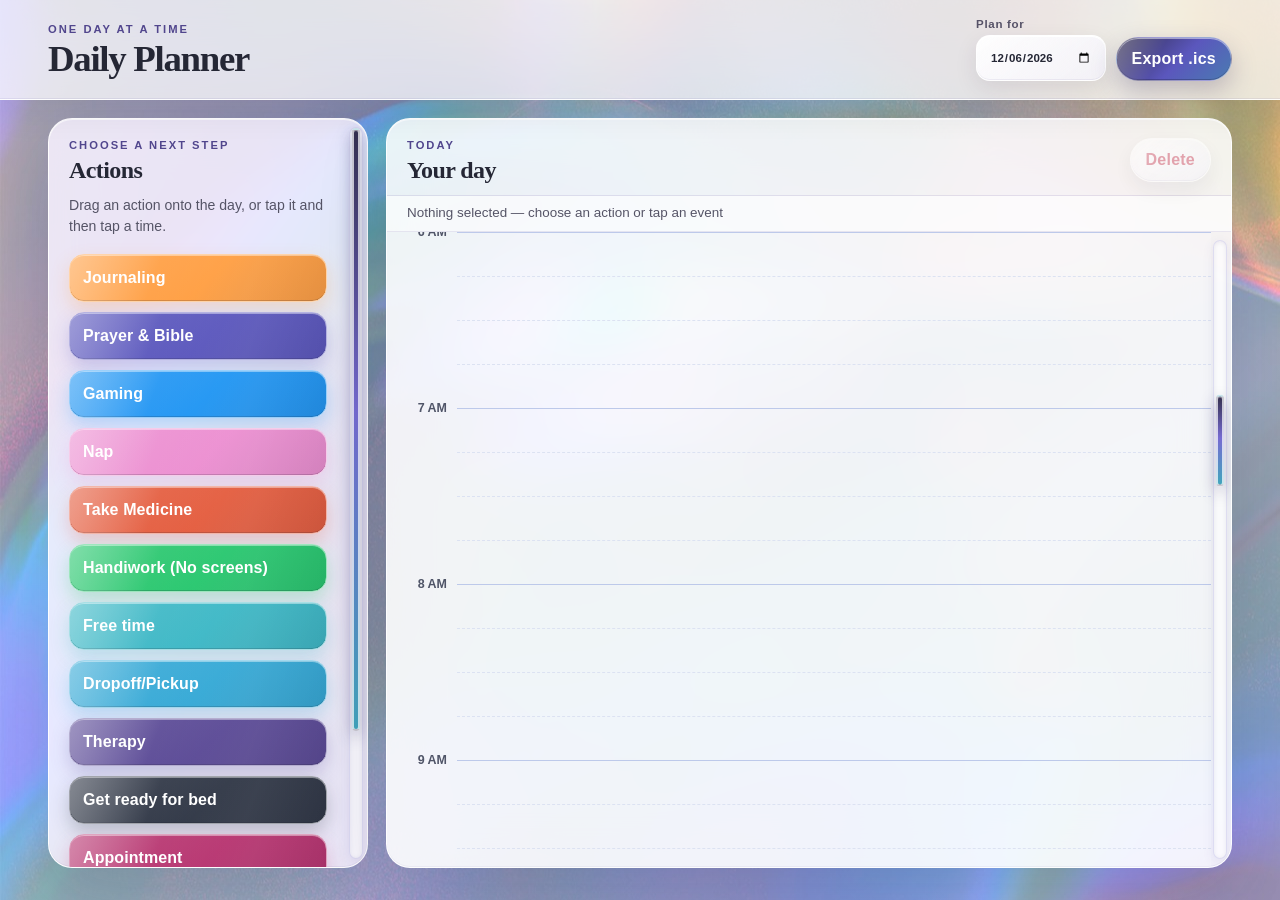
==== index.html @ c5861449 "Add luxe styling and custom action deletion" ====
<!doctype html>
<html lang="en">
  <head>
    <meta charset="utf-8">
    <meta name="viewport" content="width=device-width, initial-scale=1, viewport-fit=cover">
    <meta name="theme-color" content="#5b57bd">
    <meta name="apple-mobile-web-app-capable" content="yes">
    <meta name="apple-mobile-web-app-status-bar-style" content="default">
    <meta name="apple-mobile-web-app-title" content="Day Planner">
    <meta name="description" content="A calm, flexible daily planner with 15-minute scheduling.">
    <link rel="manifest" href="./manifest.json">
    <link rel="apple-touch-icon" href="./icons/icon-192.png">
    <link rel="stylesheet" href="./styles.css?v=5">
    <title>Daily Planner</title>
  </head>
  <body>
    <a class="skip-link" href="#schedule">Skip to schedule</a>
    <div class="app-shell">
      <header class="topbar">
        <div>
          <p class="eyebrow">One day at a time</p>
          <h1>Daily Planner</h1>
        </div>
        <div class="topbar-actions">
          <label class="date-control" for="planner-date">
            <span>Plan for</span>
            <input id="planner-date" name="planner-date" type="date" aria-describedby="date-help">
          </label>
          <span id="date-help" class="sr-only">Past dates are unavailable.</span>
          <button class="button button-primary" id="export-button" type="button">Export .ics</button>
        </div>
      </header>

      <main class="planner-layout">
        <aside class="palette-panel" id="palette-panel" aria-labelledby="actions-title">
          <div class="palette-content" id="palette-content">
            <div class="panel-heading">
              <div>
                <p class="eyebrow">Choose a next step</p>
                <h2 id="actions-title">Actions</h2>
              </div>
              <button class="icon-button mobile-only" id="close-palette" type="button" aria-label="Close actions">×</button>
            </div>
            <p class="helper">Drag an action onto the day, or tap it and then tap a time.</p>
            <div class="palette" id="palette"></div>
          </div>
          <div class="visible-scrollbar palette-scrollbar" id="palette-scrollbar" role="scrollbar" aria-label="Scroll actions" aria-controls="palette-content" aria-orientation="vertical" aria-valuemin="0" aria-valuemax="100" aria-valuenow="0" tabindex="0">
            <div class="visible-scrollbar-thumb"></div>
          </div>
        </aside>

        <section class="schedule-panel" id="schedule" aria-labelledby="schedule-title">
          <div class="schedule-toolbar">
            <div>
              <p class="eyebrow" id="friendly-date">Today</p>
              <h2 id="schedule-title">Your day</h2>
            </div>
            <div class="schedule-actions">
              <button class="button mobile-only" id="open-palette" type="button">＋ Add action</button>
              <button class="button button-danger" id="trash-button" type="button" aria-label="Delete selected event" disabled>Delete</button>
            </div>
          </div>
          <div class="selection-hint" id="selection-hint" role="status" aria-live="polite">Nothing selected</div>
          <div class="timeline-scroller">
            <div class="timeline-wrap" id="timeline-wrap">
              <div class="timeline" id="timeline" role="grid" aria-label="24-hour schedule in 15-minute increments"></div>
            </div>
            <div class="visible-scrollbar timeline-scrollbar" id="timeline-scrollbar" role="scrollbar" aria-label="Scroll the daily schedule" aria-controls="timeline-wrap" aria-orientation="vertical" aria-valuemin="0" aria-valuemax="100" aria-valuenow="0" tabindex="0">
              <div class="visible-scrollbar-thumb"></div>
            </div>
          </div>
        </section>
      </main>
    </div>

    <dialog class="custom-action-dialog" id="custom-action-dialog" aria-labelledby="custom-action-title">
      <form class="custom-action-form" id="custom-action-form">
        <div class="dialog-heading">
          <div>
            <p class="eyebrow">Make it yours</p>
            <h2 id="custom-action-title">Custom action</h2>
          </div>
          <button class="icon-button" id="close-custom-action" type="button" aria-label="Close custom action editor">×</button>
        </div>
        <p class="helper">Name the task and choose the color you want to see on your schedule.</p>
        <label class="field-label" for="custom-action-name">
          <span>Task name</span>
          <input id="custom-action-name" name="custom-action-name" type="text" maxlength="60" autocomplete="off" required placeholder="Example: Call Mom">
        </label>
        <label class="field-label color-field" for="custom-action-color">
          <span>Task color</span>
          <input id="custom-action-color" name="custom-action-color" type="color" value="#7c6ce7">
        </label>
        <div class="custom-action-preview" id="custom-action-preview" aria-live="polite">Your custom action</div>
        <div class="dialog-actions">
          <button class="button button-danger delete-custom-action" id="delete-custom-action" type="button" hidden>Delete action</button>
          <button class="button" id="cancel-custom-action" type="button">Cancel</button>
          <button class="button button-primary" type="submit">Save action</button>
        </div>
      </form>
    </dialog>

    <div class="toast" id="toast" role="status" aria-live="polite" hidden>
      <span id="toast-message">Event deleted.</span>
      <button id="undo-button" type="button">Undo</button>
    </div>
    <div class="live-region sr-only" id="live-region" aria-live="assertive"></div>
    <script type="module" src="./js/app.js?v=8"></script>
  </body>
</html>
---- styles.css ----
:root {
  color-scheme: light;
  --ink: #252735;
  --muted: #65697a;
  --line: #dce2f2;
  --line-strong: #bdc9ea;
  --surface: rgba(255, 255, 255, .86);
  --canvas: #eef1fb;
  --palette-bg: rgba(248, 243, 255, .86);
  --primary: #5b57bd;
  --primary-dark: #47439f;
  --danger: #c73c56;
  --body-font: "Avenir Next", Avenir, "SF Pro Display", "Segoe UI", sans-serif;
  --display-font: "Bodoni 72", Didot, "Iowan Old Style", Georgia, serif;
  --slot-height: 44px;
  --time-width: 70px;
  --radius: 24px;
  font-family: var(--body-font);
}

* { box-sizing: border-box; }

html { background: var(--canvas); }

body {
  margin: 0;
  min-width: 320px;
  min-height: 100dvh;
  overflow: hidden;
  background-image:
    linear-gradient(rgba(248, 250, 255, .10), rgba(248, 250, 255, .10)),
    url("./assets/iridescent-background.jpg");
  background-position: center, center;
  background-repeat: no-repeat;
  background-size: cover;
  background-attachment: fixed;
  color: var(--ink);
  -webkit-tap-highlight-color: transparent;
}

button, input { font: inherit; }
button { touch-action: manipulation; }

.skip-link {
  position: fixed;
  top: 8px;
  left: 8px;
  z-index: 100;
  padding: 10px 14px;
  background: #111827;
  color: white;
  border-radius: 10px;
  transform: translateY(-150%);
}
.skip-link:focus { transform: translateY(0); }

.app-shell { height: 100dvh; position: relative; display: flex; flex-direction: column; overflow: hidden; }

.topbar {
  flex: 0 0 auto;
  min-height: 88px;
  display: flex;
  align-items: center;
  justify-content: space-between;
  gap: 24px;
  padding: 18px clamp(18px, 4vw, 48px);
  background: rgba(255,255,255,.72);
  border-bottom: 1px solid rgba(255, 255, 255, .88);
  position: sticky;
  top: 0;
  z-index: 30;
  box-shadow: 0 10px 36px rgba(25, 24, 48, .08), inset 0 -1px rgba(104, 91, 170, .10);
  backdrop-filter: blur(24px) saturate(122%);
}

h1, h2, p { margin: 0; }
h1, h2 { font-family: var(--display-font); font-weight: 600; }
h1 { font-size: clamp(1.75rem, 3vw, 2.3rem); letter-spacing: -.035em; line-height: .95; }
h2 { font-size: 1.5rem; letter-spacing: -.025em; line-height: 1; }
.eyebrow { color: #51468d; font-size: .7rem; font-weight: 800; letter-spacing: .18em; text-transform: uppercase; margin-bottom: 7px; }

.topbar-actions, .schedule-actions { display: flex; align-items: end; gap: 10px; }
.date-control { display: grid; gap: 5px; color: #565267; font-size: .72rem; font-weight: 800; letter-spacing: .06em; }
.date-control input { min-height: 46px; border: 1px solid rgba(255,255,255,.90); border-radius: 14px; padding: 8px 13px; background: linear-gradient(145deg, rgba(255,255,255,.96), rgba(245,244,253,.76)); color: var(--ink); box-shadow: 0 8px 22px rgba(35,33,67,.10), inset 0 1px white, inset 0 -1px rgba(81,70,141,.08); }

.button, .icon-button {
  position: relative;
  overflow: hidden;
  min-height: 44px;
  border: 1px solid rgba(255,255,255,.90);
  border-radius: 999px;
  padding: 10px 15px;
  background: linear-gradient(145deg, rgba(255,255,255,.96), rgba(241,239,251,.74));
  color: var(--ink);
  font-weight: 800;
  letter-spacing: .015em;
  box-shadow: 0 8px 22px rgba(35,33,67,.12), inset 0 1px white, inset 0 -1px rgba(81,70,141,.10);
  backdrop-filter: blur(14px) saturate(120%);
  cursor: pointer;
  transition: transform .18s ease, box-shadow .18s ease, border-color .18s ease;
}
.button::after, .icon-button::after { content: ""; position: absolute; pointer-events: none; inset: 0; border-radius: inherit; background: linear-gradient(115deg, rgba(255,255,255,.34), transparent 38%); }
.button:hover, .icon-button:hover { border-color: rgba(110,95,190,.48); transform: translateY(-1px); box-shadow: 0 11px 26px rgba(35,33,67,.16), inset 0 1px white; }
.button:focus-visible, .icon-button:focus-visible, input:focus-visible { outline: 3px solid rgba(91,87,189,.3); outline-offset: 2px; }
.button-primary { color: white; background: linear-gradient(135deg, #302b4b 0%, #5b57bd 55%, #428bac 120%); border-color: rgba(255,255,255,.42); box-shadow: 0 10px 26px rgba(47,40,101,.27), inset 0 1px rgba(255,255,255,.48), inset 0 -1px rgba(21,20,44,.28); }
.button-primary:hover { background: linear-gradient(135deg, #29253f 0%, #514cad 55%, #347f9f 120%); }
.button-danger { color: var(--danger); }
.button-danger:disabled { opacity: .45; cursor: not-allowed; }
.button-danger.drop-target { color: white; background: var(--danger); border-color: var(--danger); transform: scale(1.04); }
.icon-button { width: 44px; padding: 0; font-size: 1.55rem; }

.planner-layout {
  flex: 1 1 auto;
  min-height: 0;
  display: grid;
  grid-template-columns: minmax(255px, 320px) minmax(0, 1fr);
  gap: 18px;
  padding: 18px clamp(18px, 4vw, 48px) 32px;
  height: auto;
}

.palette-panel, .schedule-panel { min-height: 0; border: 1px solid rgba(255,255,255,.90); border-radius: var(--radius); box-shadow: 0 24px 70px rgba(32,31,61,.16), inset 0 1px rgba(255,255,255,.76), inset 0 -1px rgba(77,64,139,.08); backdrop-filter: blur(26px) saturate(114%); }
.palette-panel { position: relative; overflow: hidden; display: grid; grid-template-columns: minmax(0, 1fr) 20px; padding: 0; background: var(--palette-bg); }
.palette-content { min-height: 0; overflow-y: scroll; padding: 20px; scrollbar-width: none; overscroll-behavior: contain; }
.palette-content::-webkit-scrollbar { width: 0; }
.schedule-panel { overflow: hidden; display: flex; flex-direction: column; background: var(--surface); }
.panel-heading, .schedule-toolbar { display: flex; align-items: center; justify-content: space-between; gap: 14px; }
.schedule-toolbar { padding: 19px 20px 13px; border-bottom: 1px solid rgba(128,116,177,.17); }
.helper { color: #555466; font-size: .88rem; line-height: 1.5; margin: 13px 0 17px; }
.palette { display: grid; gap: 10px; }

.action-card {
  position: relative;
  overflow: hidden;
  min-height: 48px;
  display: flex;
  align-items: center;
  gap: 10px;
  width: 100%;
  border: 1px solid color-mix(in srgb, var(--category-color) 45%, white);
  border-radius: 15px;
  padding: 11px 13px;
  background: linear-gradient(135deg, color-mix(in srgb, var(--category-color) 84%, white) 0%, var(--category-color) 54%, color-mix(in srgb, var(--category-color) 88%, #1a1926) 100%);
  color: var(--category-text, white);
  font-weight: 800;
  text-align: left;
  cursor: grab;
  letter-spacing: .005em;
  box-shadow: 0 8px 18px color-mix(in srgb, var(--category-color) 25%, transparent), inset 0 1px rgba(255,255,255,.42), inset 0 -1px rgba(20,19,35,.18);
  user-select: none;
  -webkit-user-select: none;
  transition: transform .16s ease, box-shadow .16s ease;
}
.action-card::after { content: ""; position: absolute; pointer-events: none; inset: 0; border-radius: inherit; background: linear-gradient(110deg, rgba(255,255,255,.30), transparent 34%, rgba(255,255,255,.06) 70%, transparent); }
.action-card:hover { transform: translateY(-1px); box-shadow: 0 11px 24px color-mix(in srgb, var(--category-color) 30%, transparent), inset 0 1px rgba(255,255,255,.48); }
.action-card:active { cursor: grabbing; }
.action-card[aria-pressed="true"] { outline: 4px solid rgba(37,39,53,.22); transform: translateX(4px); }

.custom-action-item { display: grid; grid-template-columns: minmax(0, 1fr) 48px; gap: 8px; align-items: stretch; }
.custom-action-item .action-card { min-width: 0; }
.custom-edit-button {
  min-width: 48px;
  border: 1px solid rgba(255,255,255,.88);
  border-radius: 15px;
  background: linear-gradient(145deg, rgba(255,255,255,.94), rgba(228,224,247,.72));
  color: var(--primary-dark);
  font-size: 1.15rem;
  font-weight: 900;
  cursor: pointer;
  box-shadow: 0 8px 18px rgba(45,40,86,.12), inset 0 1px white;
  backdrop-filter: blur(14px);
}
.custom-edit-button:focus-visible, .custom-edit-button:hover { outline: 3px solid rgba(91,87,189,.28); outline-offset: 1px; }
.custom-action-button {
  min-height: 50px;
  width: 100%;
  margin-top: 4px;
  border: 1px solid rgba(255,255,255,.84);
  border-radius: 15px;
  padding: 11px 14px;
  background: linear-gradient(120deg, rgba(251,218,239,.86), rgba(203,231,247,.88), rgba(222,208,249,.88));
  color: #302d43;
  font-weight: 850;
  text-align: left;
  cursor: pointer;
  letter-spacing: .01em;
  box-shadow: 0 10px 24px rgba(56,48,104,.13), inset 0 1px rgba(255,255,255,.88), inset 0 -1px rgba(92,74,158,.12);
}
.custom-action-button:hover, .custom-action-button:focus-visible { border-color: var(--primary); outline: 3px solid rgba(91,87,189,.22); outline-offset: 2px; }

.selection-hint { min-height: 36px; padding: 9px 20px; color: #555466; font-size: .84rem; background: rgba(255,255,255,.62); border-bottom: 1px solid rgba(128,116,177,.16); }
.timeline-scroller { min-height: 0; flex: 1; display: grid; grid-template-columns: minmax(0, 1fr) 20px; background: rgba(255,255,255,.06); }
.timeline-wrap { min-height: 0; overflow-x: auto; overflow-y: scroll; overscroll-behavior: contain; scroll-behavior: smooth; background: rgba(255,255,255,.18); scrollbar-width: none; }
.timeline-wrap::-webkit-scrollbar { width: 0; height: 0; }
.timeline { position: relative; min-width: 540px; height: calc(var(--slot-height) * 96); margin-bottom: 20px; }
.time-label { position: absolute; left: 0; width: var(--time-width); transform: translateY(-.58em); padding-right: 10px; color: #505568; font-size: .78rem; font-weight: 650; text-align: right; font-variant-numeric: tabular-nums; }
.slot { position: absolute; left: var(--time-width); right: 0; height: var(--slot-height); border-top: 1px dashed var(--line); background: transparent; }
.slot.hour { border-top: 1px solid var(--line-strong); }
.slot.drop-target { background: rgba(91,87,189,.09); box-shadow: inset 3px 0 var(--primary); }

.visible-scrollbar {
  position: relative;
  min-height: 80px;
  margin: 8px 4px 8px 2px;
  border: 1px solid rgba(91,87,189,.18);
  border-radius: 999px;
  background: rgba(255,255,255,.62);
  box-shadow: inset 0 1px 4px rgba(65,61,113,.10), 0 3px 12px rgba(73,68,130,.09);
  cursor: pointer;
  touch-action: none;
}
.visible-scrollbar:focus-visible { outline: 3px solid rgba(91,87,189,.30); outline-offset: 2px; }
.visible-scrollbar-thumb {
  position: absolute;
  top: 0;
  left: 2px;
  right: 2px;
  min-height: 48px;
  border: 2px solid rgba(255,255,255,.72);
  border-radius: 999px;
  background: linear-gradient(180deg, #35304f 0%, #766bd1 47%, #41a5bc 100%);
  box-shadow: 0 6px 15px rgba(48,42,102,.34), inset 0 1px rgba(255,255,255,.48);
  cursor: grab;
  transform: translateY(0);
}
.visible-scrollbar-thumb:active { cursor: grabbing; }
.visible-scrollbar.inactive { opacity: .38; cursor: default; }
.visible-scrollbar.inactive .visible-scrollbar-thumb { box-shadow: none; }
.palette-scrollbar { display: block; }

.scheduled-event {
  position: absolute;
  z-index: 10;
  left: calc(var(--time-width) + 6px);
  right: 10px;
  min-height: calc(var(--slot-height) - 3px);
  overflow: hidden;
  display: grid;
  align-content: start;
  gap: 2px;
  border: 1px solid color-mix(in srgb, var(--event-color) 42%, white);
  border-radius: 13px;
  padding: 7px 14px 13px 11px;
  background: linear-gradient(135deg, color-mix(in srgb, var(--event-color) 84%, white) 0%, var(--event-color) 55%, color-mix(in srgb, var(--event-color) 88%, #1a1926) 100%);
  color: var(--event-text, white);
  box-shadow: 0 9px 20px color-mix(in srgb, var(--event-color) 28%, transparent), inset 0 1px rgba(255,255,255,.40), inset 0 -1px rgba(20,19,35,.18);
  cursor: grab;
  user-select: none;
  -webkit-user-select: none;
  touch-action: none;
}
.scheduled-event:active { cursor: grabbing; }
.scheduled-event:focus-visible, .scheduled-event.selected { outline: 4px solid rgba(37,39,53,.24); outline-offset: 2px; z-index: 16; }
.scheduled-event.drag-source { opacity: .38; }
.scheduled-event.resizing { cursor: ns-resize; z-index: 18; }
.event-title { overflow: hidden; font-weight: 850; line-height: 1.15; text-overflow: ellipsis; white-space: nowrap; }
.event-time { overflow: hidden; font-size: .72rem; font-weight: 750; line-height: 1.15; opacity: .94; text-overflow: ellipsis; white-space: nowrap; }
.resize-handle {
  position: absolute;
  z-index: 3;
  left: 0;
  right: 0;
  bottom: 0;
  height: 13px;
  display: grid;
  place-items: center;
  background: rgba(255,255,255,.36);
  border-top: 1px solid rgba(255,255,255,.62);
  cursor: ns-resize;
  touch-action: none;
}
.resize-handle span { width: 34px; height: 3px; border-radius: 999px; background: rgba(255,255,255,.92); box-shadow: 0 1px 2px rgba(0,0,0,.13); }

.drag-ghost {
  position: fixed !important;
  z-index: 999 !important;
  top: 0 !important;
  left: 0 !important;
  right: auto !important;
  width: min(280px, calc(100vw - 36px)) !important;
  height: auto !important;
  min-height: 48px;
  pointer-events: none;
  opacity: .94;
  box-shadow: 0 14px 32px rgba(25,28,45,.26);
}
body.is-dragging { overscroll-behavior: none; }

.custom-action-dialog {
  width: min(430px, calc(100vw - 28px));
  max-width: none;
  margin: auto;
  border: 1px solid rgba(255,255,255,.82);
  border-radius: 26px;
  padding: 0;
  background: linear-gradient(145deg, rgba(255,255,255,.96), rgba(239,235,252,.91));
  color: var(--ink);
  box-shadow: 0 32px 90px rgba(30,27,61,.34), inset 0 1px white;
  backdrop-filter: blur(26px) saturate(120%);
}
.custom-action-dialog::backdrop { background: rgba(32,31,55,.38); backdrop-filter: blur(7px); }
.custom-action-form { display: grid; gap: 16px; padding: 22px; }
.dialog-heading { display: flex; align-items: center; justify-content: space-between; gap: 16px; }
.field-label { display: grid; gap: 7px; color: #504c62; font-size: .78rem; font-weight: 800; letter-spacing: .035em; }
.field-label input[type="text"] { min-height: 48px; width: 100%; border: 1px solid rgba(255,255,255,.92); border-radius: 14px; padding: 10px 13px; background: rgba(255,255,255,.82); color: var(--ink); box-shadow: 0 7px 18px rgba(39,35,77,.09), inset 0 1px white; }
.color-field { grid-template-columns: 1fr 64px; align-items: center; }
.color-field input[type="color"] { width: 64px; height: 48px; padding: 4px; border: 1px solid rgba(255,255,255,.92); border-radius: 14px; background: rgba(255,255,255,.88); box-shadow: 0 7px 18px rgba(39,35,77,.09); cursor: pointer; }
.custom-action-preview { min-height: 52px; display: flex; align-items: center; border: 1px solid rgba(255,255,255,.50); border-radius: 15px; padding: 12px 15px; background: #7c6ce7; color: white; font-weight: 850; box-shadow: 0 10px 22px rgba(62,56,117,.22), inset 0 1px rgba(255,255,255,.42); }
.dialog-actions { display: flex; flex-wrap: wrap; justify-content: flex-end; gap: 10px; margin-top: 2px; }
.delete-custom-action { margin-right: auto; }
.delete-custom-action[hidden] { display: none; }

.mobile-only { display: none; }
.toast { position: fixed; z-index: 80; left: 50%; bottom: calc(22px + env(safe-area-inset-bottom)); transform: translateX(-50%); display: flex; align-items: center; gap: 18px; min-width: min(340px, calc(100vw - 32px)); padding: 13px 16px; border-radius: 14px; background: #252735; color: white; box-shadow: 0 12px 32px rgba(0,0,0,.25); }
.toast[hidden] { display: none; }
.toast button { border: 0; background: transparent; color: #c8c6ff; font-weight: 850; cursor: pointer; }
.sr-only { position: absolute !important; width: 1px; height: 1px; padding: 0; margin: -1px; overflow: hidden; clip: rect(0,0,0,0); white-space: nowrap; border: 0; }

@media (max-width: 800px) {
  :root { --slot-height: 48px; --time-width: 62px; }
  .topbar { min-height: auto; position: static; align-items: flex-start; padding: 14px 16px; }
  .topbar > div:first-child { display: none; }
  .topbar-actions { width: 100%; align-items: end; }
  .date-control { flex: 1; }
  .date-control input { width: 100%; }
  .planner-layout { height: auto; display: block; padding: 0; }
  .schedule-panel { height: 100%; border: 0; border-radius: 0; background: rgba(255,255,255,.50); }
  .schedule-toolbar { position: relative; padding: 14px 16px 10px; }
  .selection-hint { padding-inline: 16px; }
  .mobile-only { display: inline-flex; align-items: center; justify-content: center; }
  .palette-panel { display: none; position: fixed; inset: 0; z-index: 70; grid-template-columns: minmax(0, 1fr) 22px; border: 0; border-radius: 0; padding: 0; background: rgba(248,243,255,.72); backdrop-filter: blur(28px) saturate(106%); }
  .palette-panel.open { display: grid; }
  .palette-content { padding: max(20px, env(safe-area-inset-top)) 12px calc(22px + env(safe-area-inset-bottom)) 18px; }
  .palette-scrollbar { z-index: 72; margin: max(10px, env(safe-area-inset-top)) 3px calc(10px + env(safe-area-inset-bottom)) 1px; }
  .timeline-scroller { grid-template-columns: minmax(0, 1fr) 20px; }
  .timeline-scrollbar { margin-right: 3px; }
  .timeline { min-width: 0; }
  .helper { max-width: 30rem; }
  .action-card { touch-action: none; }
  .scheduled-event { left: calc(var(--time-width) + 4px); right: 6px; padding-right: 9px; }
  .event-time { font-size: .68rem; }
  .custom-action-dialog { margin: auto; }
  .custom-action-form { padding: 20px; }
}

@media (prefers-reduced-motion: reduce) {
  *, *::before, *::after { scroll-behavior: auto !important; transition: none !important; animation: none !important; }
}
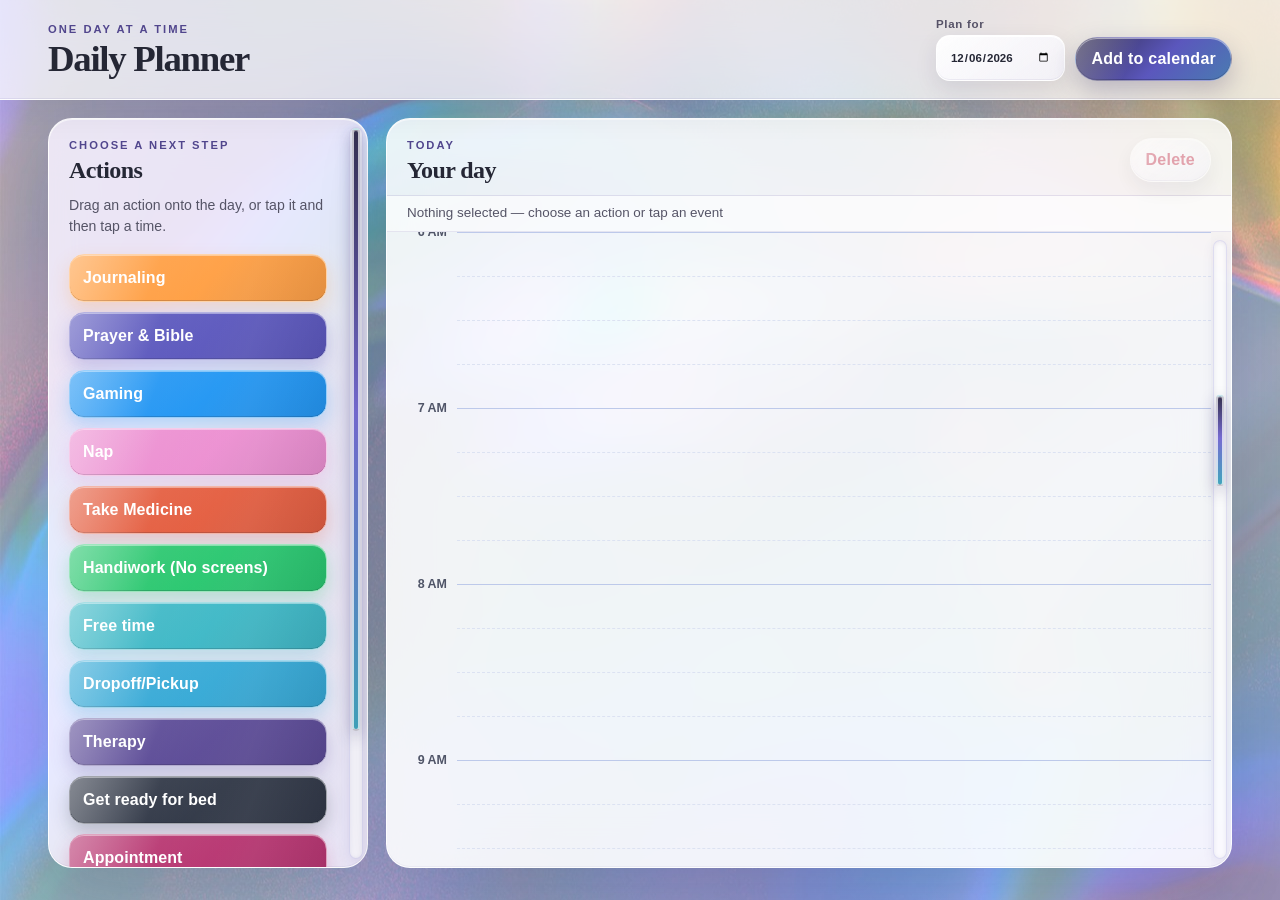
==== commit 2b5b97c3: "Add mobile Google Calendar handoff" ====
--- a/index.html
+++ b/index.html
@@ -10,7 +10,7 @@
     <meta name="description" content="A calm, flexible daily planner with 15-minute scheduling.">
     <link rel="manifest" href="./manifest.json">
     <link rel="apple-touch-icon" href="./icons/icon-192.png">
-    <link rel="stylesheet" href="./styles.css?v=5">
+    <link rel="stylesheet" href="./styles.css?v=6">
     <title>Daily Planner</title>
   </head>
   <body>
@@ -27,7 +27,7 @@
             <input id="planner-date" name="planner-date" type="date" aria-describedby="date-help">
           </label>
           <span id="date-help" class="sr-only">Past dates are unavailable.</span>
-          <button class="button button-primary" id="export-button" type="button">Export .ics</button>
+          <button class="button button-primary" id="export-button" type="button">Add to calendar</button>
         </div>
       </header>
 
@@ -100,11 +100,52 @@
       </form>
     </dialog>
 
+    <dialog class="calendar-dialog" id="calendar-dialog" aria-labelledby="calendar-dialog-title">
+      <div class="calendar-dialog-content">
+        <div class="dialog-heading">
+          <div>
+            <p class="eyebrow">Take your plan with you</p>
+            <h2 id="calendar-dialog-title">Add to calendar</h2>
+          </div>
+          <button class="icon-button" id="close-calendar-dialog" type="button" aria-label="Close calendar options">×</button>
+        </div>
+
+        <section class="calendar-option calendar-option-google" aria-labelledby="google-calendar-title">
+          <div class="calendar-option-heading">
+            <div class="calendar-mark" aria-hidden="true">G</div>
+            <div>
+              <p class="calendar-kicker">Best on iPhone + Android</p>
+              <h3 id="google-calendar-title">Google Calendar</h3>
+            </div>
+          </div>
+          <p class="helper">Tap <strong>Add</strong> for each item. Google Calendar opens with everything filled in—save it, then return here for the next one.</p>
+          <ol class="google-event-list" id="google-event-list"></ol>
+        </section>
+
+        <section class="calendar-option" aria-labelledby="other-calendar-title">
+          <div>
+            <p class="calendar-kicker">Other calendar apps</p>
+            <h3 id="other-calendar-title">Use your phone’s share menu</h3>
+          </div>
+          <p class="helper">If your phone supports calendar-file sharing, choose your calendar app from the share sheet. Download remains available as a backup.</p>
+          <div class="calendar-fallback-actions">
+            <button class="button button-primary" id="share-calendar-button" type="button">Share calendar file</button>
+            <button class="button" id="download-calendar-button" type="button">Download .ics</button>
+          </div>
+          <p class="calendar-share-note" id="calendar-share-note" hidden>Your browser does not offer file sharing here; use Download instead.</p>
+        </section>
+
+        <div class="dialog-actions">
+          <button class="button" id="done-calendar-dialog" type="button">Done</button>
+        </div>
+      </div>
+    </dialog>
+
     <div class="toast" id="toast" role="status" aria-live="polite" hidden>
       <span id="toast-message">Event deleted.</span>
       <button id="undo-button" type="button">Undo</button>
     </div>
     <div class="live-region sr-only" id="live-region" aria-live="assertive"></div>
-    <script type="module" src="./js/app.js?v=8"></script>
+    <script type="module" src="./js/app.js?v=9"></script>
   </body>
 </html>
--- a/styles.css
+++ b/styles.css
@@ -286,7 +286,7 @@
 }
 body.is-dragging { overscroll-behavior: none; }
 
-.custom-action-dialog {
+.custom-action-dialog, .calendar-dialog {
   width: min(430px, calc(100vw - 28px));
   max-width: none;
   margin: auto;
@@ -298,7 +298,7 @@
   box-shadow: 0 32px 90px rgba(30,27,61,.34), inset 0 1px white;
   backdrop-filter: blur(26px) saturate(120%);
 }
-.custom-action-dialog::backdrop { background: rgba(32,31,55,.38); backdrop-filter: blur(7px); }
+.custom-action-dialog::backdrop, .calendar-dialog::backdrop { background: rgba(32,31,55,.38); backdrop-filter: blur(7px); }
 .custom-action-form { display: grid; gap: 16px; padding: 22px; }
 .dialog-heading { display: flex; align-items: center; justify-content: space-between; gap: 16px; }
 .field-label { display: grid; gap: 7px; color: #504c62; font-size: .78rem; font-weight: 800; letter-spacing: .035em; }
@@ -309,6 +309,25 @@
 .dialog-actions { display: flex; flex-wrap: wrap; justify-content: flex-end; gap: 10px; margin-top: 2px; }
 .delete-custom-action { margin-right: auto; }
 .delete-custom-action[hidden] { display: none; }
+
+.calendar-dialog { width: min(580px, calc(100vw - 28px)); max-height: calc(100dvh - 28px); overflow: hidden; }
+.calendar-dialog-content { display: grid; gap: 16px; max-height: calc(100dvh - 28px); overflow-y: auto; padding: 22px; overscroll-behavior: contain; }
+.calendar-option { display: grid; gap: 12px; padding: 17px; border: 1px solid rgba(255,255,255,.90); border-radius: 19px; background: rgba(255,255,255,.67); box-shadow: 0 10px 28px rgba(42,37,84,.10), inset 0 1px white; }
+.calendar-option-google { background: linear-gradient(135deg, rgba(255,255,255,.88), rgba(226,238,255,.76) 48%, rgba(237,224,255,.72)); border-color: rgba(177,191,235,.58); }
+.calendar-option-heading { display: flex; align-items: center; gap: 12px; }
+.calendar-option h3 { margin: 1px 0 0; font-family: var(--display-font); font-size: 1.25rem; letter-spacing: -.02em; }
+.calendar-kicker { color: #51468d; font-size: .68rem; font-weight: 850; letter-spacing: .11em; text-transform: uppercase; }
+.calendar-mark { width: 42px; height: 42px; flex: 0 0 42px; display: grid; place-items: center; border: 1px solid rgba(255,255,255,.86); border-radius: 13px; background: conic-gradient(from 20deg, #4285f4, #34a853, #fbbc05, #ea4335, #4285f4); color: white; font-size: 1.2rem; font-weight: 900; box-shadow: 0 8px 18px rgba(45,61,116,.20), inset 0 1px rgba(255,255,255,.58); }
+.calendar-option .helper { margin: 0; }
+.google-event-list { display: grid; gap: 8px; max-height: min(310px, 37dvh); margin: 0; padding: 2px 3px 2px 0; overflow-y: auto; list-style: none; }
+.google-event-item { display: flex; align-items: center; justify-content: space-between; gap: 12px; min-width: 0; padding: 10px 10px 10px 13px; border: 1px solid rgba(112,119,169,.16); border-radius: 14px; background: rgba(255,255,255,.76); box-shadow: 0 5px 14px rgba(38,41,77,.07); }
+.google-event-item.opened { background: rgba(241,249,244,.80); border-color: rgba(61,145,94,.28); }
+.google-event-copy { display: grid; gap: 3px; min-width: 0; }
+.google-event-copy strong { overflow: hidden; text-overflow: ellipsis; white-space: nowrap; }
+.google-event-copy span { color: var(--muted); font-size: .78rem; font-weight: 700; }
+.google-event-link { flex: 0 0 auto; min-height: 40px; display: inline-flex; align-items: center; justify-content: center; padding: 8px 14px; color: #315dac; text-decoration: none; }
+.calendar-fallback-actions { display: flex; flex-wrap: wrap; gap: 9px; }
+.calendar-share-note { color: var(--muted); font-size: .78rem; line-height: 1.4; }
 
 .mobile-only { display: none; }
 .toast { position: fixed; z-index: 80; left: 50%; bottom: calc(22px + env(safe-area-inset-bottom)); transform: translateX(-50%); display: flex; align-items: center; gap: 18px; min-width: min(340px, calc(100vw - 32px)); padding: 13px 16px; border-radius: 14px; background: #252735; color: white; box-shadow: 0 12px 32px rgba(0,0,0,.25); }
@@ -339,8 +358,18 @@
   .action-card { touch-action: none; }
   .scheduled-event { left: calc(var(--time-width) + 4px); right: 6px; padding-right: 9px; }
   .event-time { font-size: .68rem; }
-  .custom-action-dialog { margin: auto; }
+  .custom-action-dialog, .calendar-dialog { margin: auto; }
   .custom-action-form { padding: 20px; }
+  .calendar-dialog-content { padding: 17px; }
+  .calendar-option { padding: 14px; }
+  .google-event-list { max-height: 34dvh; }
+  .google-event-item { align-items: stretch; }
+  .google-event-link { min-width: 72px; }
+}
+
+@media (max-width: 390px) {
+  .topbar-actions { gap: 7px; }
+  .topbar-actions .button { padding-inline: 11px; font-size: .86rem; }
 }
 
 @media (prefers-reduced-motion: reduce) {
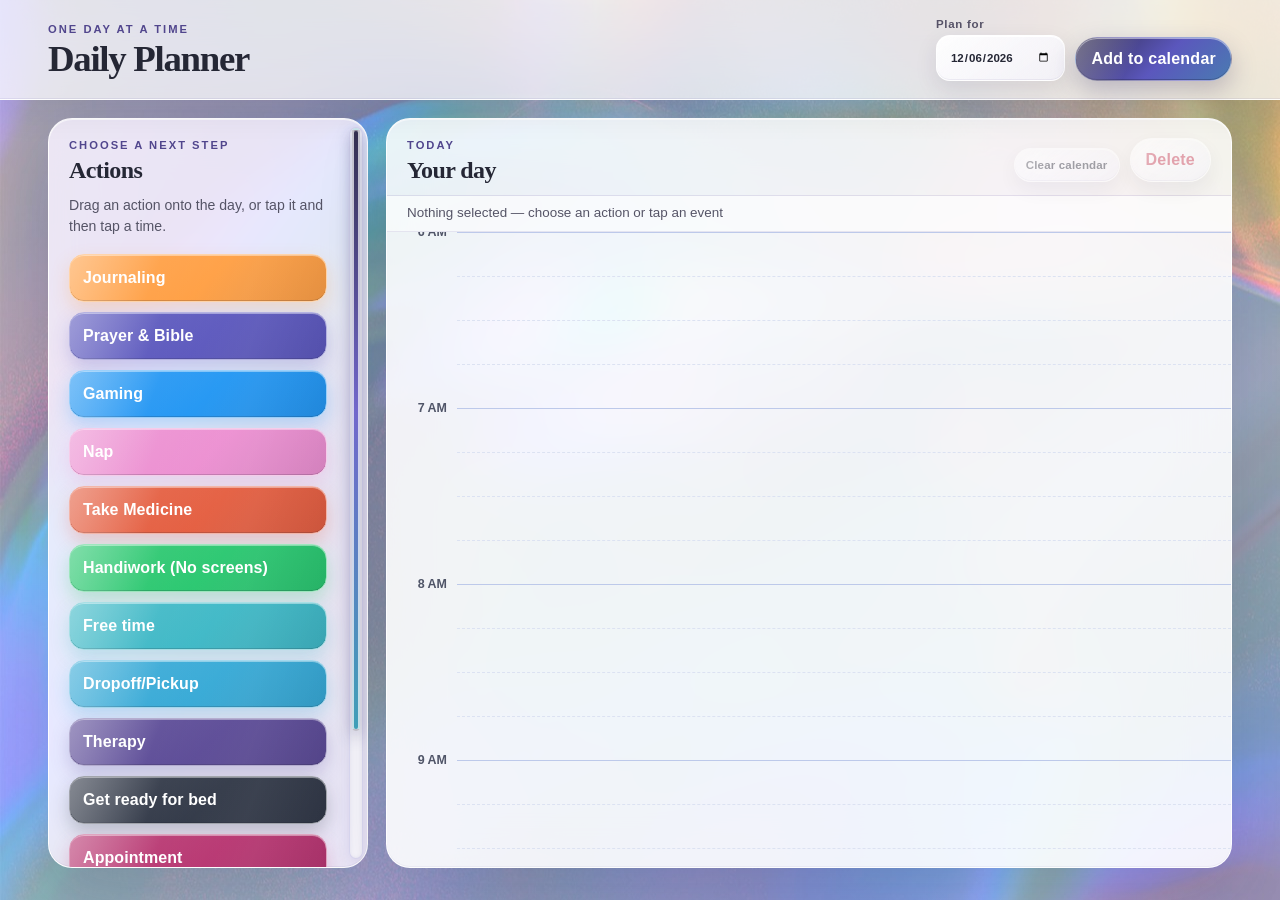
==== commit 862076d9: "Clear schedules after export and simplify mobile scrolling" ====
--- a/index.html
+++ b/index.html
@@ -10,7 +10,7 @@
     <meta name="description" content="A calm, flexible daily planner with 15-minute scheduling.">
     <link rel="manifest" href="./manifest.json">
     <link rel="apple-touch-icon" href="./icons/icon-192.png">
-    <link rel="stylesheet" href="./styles.css?v=6">
+    <link rel="stylesheet" href="./styles.css?v=7">
     <title>Daily Planner</title>
   </head>
   <body>
@@ -57,6 +57,7 @@
             </div>
             <div class="schedule-actions">
               <button class="button mobile-only" id="open-palette" type="button">＋ Add action</button>
+              <button class="button button-small" id="clear-calendar-button" type="button" disabled>Clear calendar</button>
               <button class="button button-danger" id="trash-button" type="button" aria-label="Delete selected event" disabled>Delete</button>
             </div>
           </div>
@@ -64,9 +65,6 @@
           <div class="timeline-scroller">
             <div class="timeline-wrap" id="timeline-wrap">
               <div class="timeline" id="timeline" role="grid" aria-label="24-hour schedule in 15-minute increments"></div>
-            </div>
-            <div class="visible-scrollbar timeline-scrollbar" id="timeline-scrollbar" role="scrollbar" aria-label="Scroll the daily schedule" aria-controls="timeline-wrap" aria-orientation="vertical" aria-valuemin="0" aria-valuemax="100" aria-valuenow="0" tabindex="0">
-              <div class="visible-scrollbar-thumb"></div>
             </div>
           </div>
         </section>
@@ -118,7 +116,7 @@
               <h3 id="google-calendar-title">Google Calendar</h3>
             </div>
           </div>
-          <p class="helper">Tap <strong>Add</strong> for each item. Google Calendar opens with everything filled in—save it, then return here for the next one.</p>
+          <p class="helper">Tap <strong>Add</strong> for each item. Google Calendar opens with everything filled in—save it, then return here for the next one. Your planner clears after the first Add, but this list stays open so you can finish.</p>
           <ol class="google-event-list" id="google-event-list"></ol>
         </section>
 
@@ -146,6 +144,6 @@
       <button id="undo-button" type="button">Undo</button>
     </div>
     <div class="live-region sr-only" id="live-region" aria-live="assertive"></div>
-    <script type="module" src="./js/app.js?v=9"></script>
+    <script type="module" src="./js/app.js?v=10"></script>
   </body>
 </html>
--- a/styles.css
+++ b/styles.css
@@ -104,6 +104,8 @@
 .button:focus-visible, .icon-button:focus-visible, input:focus-visible { outline: 3px solid rgba(91,87,189,.3); outline-offset: 2px; }
 .button-primary { color: white; background: linear-gradient(135deg, #302b4b 0%, #5b57bd 55%, #428bac 120%); border-color: rgba(255,255,255,.42); box-shadow: 0 10px 26px rgba(47,40,101,.27), inset 0 1px rgba(255,255,255,.48), inset 0 -1px rgba(21,20,44,.28); }
 .button-primary:hover { background: linear-gradient(135deg, #29253f 0%, #514cad 55%, #347f9f 120%); }
+.button-small { min-height: 34px; padding: 7px 11px; font-size: .72rem; font-weight: 800; }
+.button-small:disabled { opacity: .42; cursor: not-allowed; }
 .button-danger { color: var(--danger); }
 .button-danger:disabled { opacity: .45; cursor: not-allowed; }
 .button-danger.drop-target { color: white; background: var(--danger); border-color: var(--danger); transform: scale(1.04); }
@@ -189,8 +191,8 @@
 .custom-action-button:hover, .custom-action-button:focus-visible { border-color: var(--primary); outline: 3px solid rgba(91,87,189,.22); outline-offset: 2px; }
 
 .selection-hint { min-height: 36px; padding: 9px 20px; color: #555466; font-size: .84rem; background: rgba(255,255,255,.62); border-bottom: 1px solid rgba(128,116,177,.16); }
-.timeline-scroller { min-height: 0; flex: 1; display: grid; grid-template-columns: minmax(0, 1fr) 20px; background: rgba(255,255,255,.06); }
-.timeline-wrap { min-height: 0; overflow-x: auto; overflow-y: scroll; overscroll-behavior: contain; scroll-behavior: smooth; background: rgba(255,255,255,.18); scrollbar-width: none; }
+.timeline-scroller { min-height: 0; flex: 1; display: block; background: rgba(255,255,255,.06); }
+.timeline-wrap { height: 100%; min-height: 0; overflow-x: auto; overflow-y: scroll; overscroll-behavior: contain; scroll-behavior: smooth; background: rgba(255,255,255,.18); scrollbar-width: none; -webkit-overflow-scrolling: touch; touch-action: pan-x pan-y; }
 .timeline-wrap::-webkit-scrollbar { width: 0; height: 0; }
 .timeline { position: relative; min-width: 540px; height: calc(var(--slot-height) * 96); margin-bottom: 20px; }
 .time-label { position: absolute; left: 0; width: var(--time-width); transform: translateY(-.58em); padding-right: 10px; color: #505568; font-size: .78rem; font-weight: 650; text-align: right; font-variant-numeric: tabular-nums; }
@@ -253,8 +255,8 @@
 .scheduled-event:focus-visible, .scheduled-event.selected { outline: 4px solid rgba(37,39,53,.24); outline-offset: 2px; z-index: 16; }
 .scheduled-event.drag-source { opacity: .38; }
 .scheduled-event.resizing { cursor: ns-resize; z-index: 18; }
-.event-title { overflow: hidden; font-weight: 850; line-height: 1.15; text-overflow: ellipsis; white-space: nowrap; }
-.event-time { overflow: hidden; font-size: .72rem; font-weight: 750; line-height: 1.15; opacity: .94; text-overflow: ellipsis; white-space: nowrap; }
+.event-title { overflow: hidden; font-size: .88rem; font-weight: 850; line-height: 1.08; text-overflow: ellipsis; white-space: nowrap; }
+.event-time { overflow: hidden; font-size: .68rem; font-weight: 750; line-height: 1.08; opacity: .94; text-overflow: ellipsis; white-space: nowrap; }
 .resize-handle {
   position: absolute;
   z-index: 3;
@@ -344,20 +346,20 @@
   .date-control input { width: 100%; }
   .planner-layout { height: auto; display: block; padding: 0; }
   .schedule-panel { height: 100%; border: 0; border-radius: 0; background: rgba(255,255,255,.50); }
-  .schedule-toolbar { position: relative; padding: 14px 16px 10px; }
+  .schedule-toolbar { position: relative; align-items: flex-start; padding: 14px 16px 10px; }
+  .schedule-actions { flex-wrap: wrap; justify-content: flex-end; }
   .selection-hint { padding-inline: 16px; }
   .mobile-only { display: inline-flex; align-items: center; justify-content: center; }
   .palette-panel { display: none; position: fixed; inset: 0; z-index: 70; grid-template-columns: minmax(0, 1fr) 22px; border: 0; border-radius: 0; padding: 0; background: rgba(248,243,255,.72); backdrop-filter: blur(28px) saturate(106%); }
   .palette-panel.open { display: grid; }
   .palette-content { padding: max(20px, env(safe-area-inset-top)) 12px calc(22px + env(safe-area-inset-bottom)) 18px; }
   .palette-scrollbar { z-index: 72; margin: max(10px, env(safe-area-inset-top)) 3px calc(10px + env(safe-area-inset-bottom)) 1px; }
-  .timeline-scroller { grid-template-columns: minmax(0, 1fr) 20px; }
-  .timeline-scrollbar { margin-right: 3px; }
   .timeline { min-width: 0; }
   .helper { max-width: 30rem; }
   .action-card { touch-action: none; }
-  .scheduled-event { left: calc(var(--time-width) + 4px); right: 6px; padding-right: 9px; }
-  .event-time { font-size: .68rem; }
+  .scheduled-event { left: calc(var(--time-width) + 4px); right: clamp(64px, 19vw, 88px); gap: 0; padding: 5px 9px 13px 9px; }
+  .event-title { font-size: .82rem; line-height: 1.05; }
+  .event-time { font-size: .64rem; line-height: 1.05; }
   .custom-action-dialog, .calendar-dialog { margin: auto; }
   .custom-action-form { padding: 20px; }
   .calendar-dialog-content { padding: 17px; }
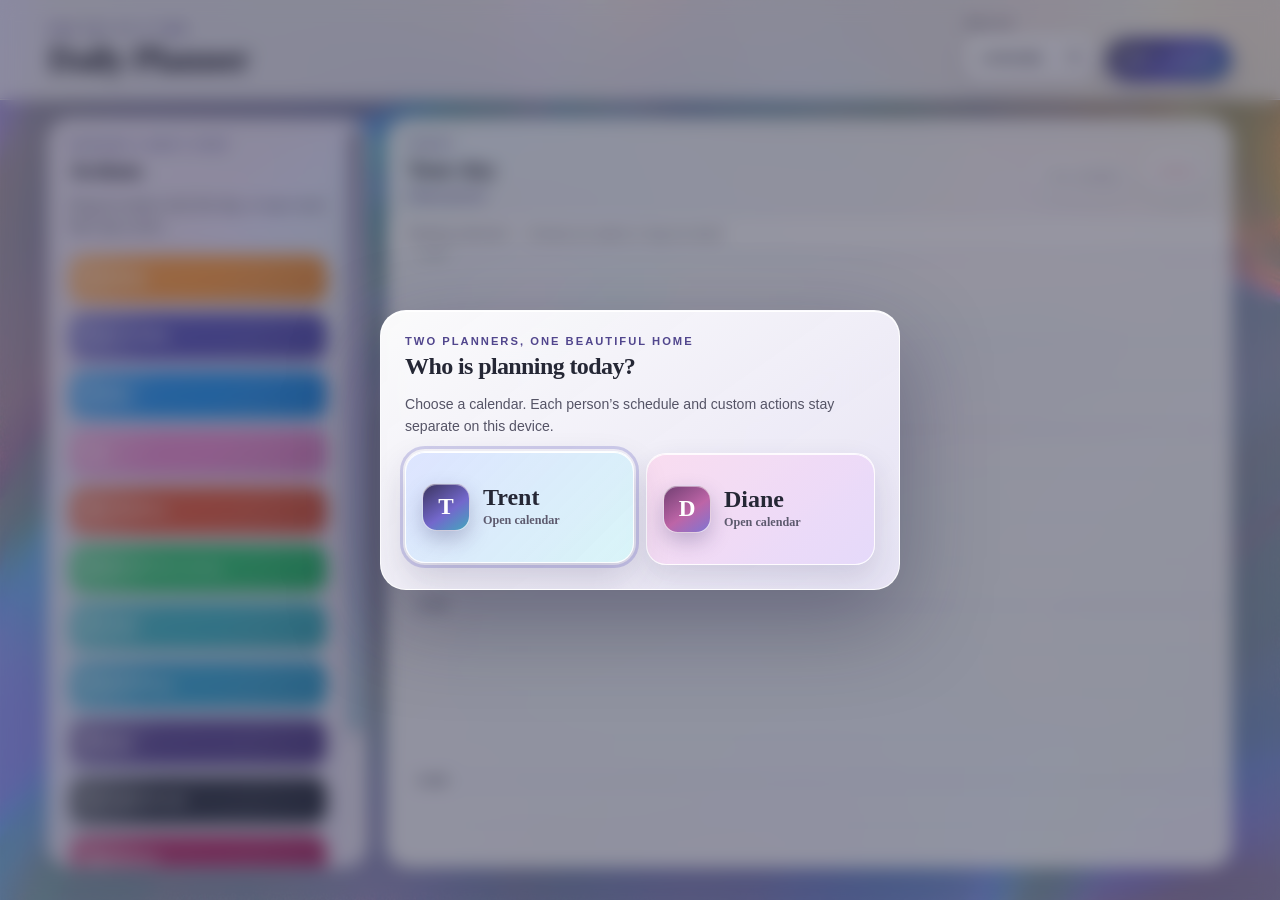
==== commit 7aafb766: "Add separate Trent and Diane planners" ====
--- a/index.html
+++ b/index.html
@@ -10,7 +10,7 @@
     <meta name="description" content="A calm, flexible daily planner with 15-minute scheduling.">
     <link rel="manifest" href="./manifest.json">
     <link rel="apple-touch-icon" href="./icons/icon-192.png">
-    <link rel="stylesheet" href="./styles.css?v=7">
+    <link rel="stylesheet" href="./styles.css?v=8">
     <title>Daily Planner</title>
   </head>
   <body>
@@ -54,6 +54,7 @@
             <div>
               <p class="eyebrow" id="friendly-date">Today</p>
               <h2 id="schedule-title">Your day</h2>
+              <button class="profile-switch" id="profile-switch" type="button">Choose person</button>
             </div>
             <div class="schedule-actions">
               <button class="button mobile-only" id="open-palette" type="button">＋ Add action</button>
@@ -70,6 +71,29 @@
         </section>
       </main>
     </div>
+
+    <dialog class="profile-dialog" id="profile-dialog" aria-labelledby="profile-dialog-title">
+      <div class="profile-dialog-content">
+        <div class="dialog-heading">
+          <div>
+            <p class="eyebrow">Two planners, one beautiful home</p>
+            <h2 id="profile-dialog-title">Who is planning today?</h2>
+          </div>
+          <button class="icon-button" id="close-profile-dialog" type="button" aria-label="Close person chooser" hidden>×</button>
+        </div>
+        <p class="helper">Choose a calendar. Each person’s schedule and custom actions stay separate on this device.</p>
+        <div class="profile-choices">
+          <a class="profile-choice profile-choice-trent" href="./?profile=trent">
+            <span class="profile-initial" aria-hidden="true">T</span>
+            <span><strong>Trent</strong><small>Open calendar</small></span>
+          </a>
+          <a class="profile-choice profile-choice-diane" href="./?profile=diane">
+            <span class="profile-initial" aria-hidden="true">D</span>
+            <span><strong>Diane</strong><small>Open calendar</small></span>
+          </a>
+        </div>
+      </div>
+    </dialog>
 
     <dialog class="custom-action-dialog" id="custom-action-dialog" aria-labelledby="custom-action-title">
       <form class="custom-action-form" id="custom-action-form">
@@ -116,7 +140,7 @@
               <h3 id="google-calendar-title">Google Calendar</h3>
             </div>
           </div>
-          <p class="helper">Tap <strong>Add</strong> for each item. Google Calendar opens with everything filled in—save it, then return here for the next one. Your planner clears after the first Add, but this list stays open so you can finish.</p>
+          <p class="helper">Tap <strong>Add</strong> for each item. Google Calendar opens with everything filled in—save it, then return here for the next one. Your planner remains saved in the app.</p>
           <ol class="google-event-list" id="google-event-list"></ol>
         </section>
 
@@ -144,6 +168,6 @@
       <button id="undo-button" type="button">Undo</button>
     </div>
     <div class="live-region sr-only" id="live-region" aria-live="assertive"></div>
-    <script type="module" src="./js/app.js?v=10"></script>
+    <script type="module" src="./js/app.js?v=11"></script>
   </body>
 </html>
--- a/styles.css
+++ b/styles.css
@@ -38,8 +38,8 @@
   -webkit-tap-highlight-color: transparent;
 }
 
-button, input { font: inherit; }
-button { touch-action: manipulation; }
+input { font: inherit; }
+button { font-family: var(--display-font); touch-action: manipulation; }
 
 .skip-link {
   position: fixed;
@@ -92,7 +92,8 @@
   padding: 10px 15px;
   background: linear-gradient(145deg, rgba(255,255,255,.96), rgba(241,239,251,.74));
   color: var(--ink);
-  font-weight: 800;
+  font-family: var(--display-font);
+  font-weight: 600;
   letter-spacing: .015em;
   box-shadow: 0 8px 22px rgba(35,33,67,.12), inset 0 1px white, inset 0 -1px rgba(81,70,141,.10);
   backdrop-filter: blur(14px) saturate(120%);
@@ -128,6 +129,8 @@
 .schedule-panel { overflow: hidden; display: flex; flex-direction: column; background: var(--surface); }
 .panel-heading, .schedule-toolbar { display: flex; align-items: center; justify-content: space-between; gap: 14px; }
 .schedule-toolbar { padding: 19px 20px 13px; border-bottom: 1px solid rgba(128,116,177,.17); }
+.profile-switch { display: inline-flex; margin-top: 7px; border: 0; padding: 0; background: transparent; color: #51468d; font-size: .78rem; font-weight: 600; text-decoration: underline; text-decoration-color: rgba(81,70,141,.34); text-underline-offset: 3px; cursor: pointer; }
+.profile-switch:hover, .profile-switch:focus-visible { color: var(--primary-dark); outline: 3px solid rgba(91,87,189,.22); outline-offset: 3px; border-radius: 5px; }
 .helper { color: #555466; font-size: .88rem; line-height: 1.5; margin: 13px 0 17px; }
 .palette { display: grid; gap: 10px; }
 
@@ -255,7 +258,7 @@
 .scheduled-event:focus-visible, .scheduled-event.selected { outline: 4px solid rgba(37,39,53,.24); outline-offset: 2px; z-index: 16; }
 .scheduled-event.drag-source { opacity: .38; }
 .scheduled-event.resizing { cursor: ns-resize; z-index: 18; }
-.event-title { overflow: hidden; font-size: .88rem; font-weight: 850; line-height: 1.08; text-overflow: ellipsis; white-space: nowrap; }
+.event-title { overflow: hidden; font-family: var(--display-font); font-size: .88rem; font-weight: 600; line-height: 1.08; text-overflow: ellipsis; white-space: nowrap; }
 .event-time { overflow: hidden; font-size: .68rem; font-weight: 750; line-height: 1.08; opacity: .94; text-overflow: ellipsis; white-space: nowrap; }
 .resize-handle {
   position: absolute;
@@ -288,7 +291,7 @@
 }
 body.is-dragging { overscroll-behavior: none; }
 
-.custom-action-dialog, .calendar-dialog {
+.custom-action-dialog, .calendar-dialog, .profile-dialog {
   width: min(430px, calc(100vw - 28px));
   max-width: none;
   margin: auto;
@@ -300,7 +303,7 @@
   box-shadow: 0 32px 90px rgba(30,27,61,.34), inset 0 1px white;
   backdrop-filter: blur(26px) saturate(120%);
 }
-.custom-action-dialog::backdrop, .calendar-dialog::backdrop { background: rgba(32,31,55,.38); backdrop-filter: blur(7px); }
+.custom-action-dialog::backdrop, .calendar-dialog::backdrop, .profile-dialog::backdrop { background: rgba(32,31,55,.46); backdrop-filter: blur(9px); }
 .custom-action-form { display: grid; gap: 16px; padding: 22px; }
 .dialog-heading { display: flex; align-items: center; justify-content: space-between; gap: 16px; }
 .field-label { display: grid; gap: 7px; color: #504c62; font-size: .78rem; font-weight: 800; letter-spacing: .035em; }
@@ -311,6 +314,20 @@
 .dialog-actions { display: flex; flex-wrap: wrap; justify-content: flex-end; gap: 10px; margin-top: 2px; }
 .delete-custom-action { margin-right: auto; }
 .delete-custom-action[hidden] { display: none; }
+
+.profile-dialog { width: min(520px, calc(100vw - 28px)); }
+.profile-dialog-content { display: grid; gap: 16px; padding: 24px; }
+.profile-dialog-content > .helper { margin: 0; }
+.profile-choices { display: grid; grid-template-columns: repeat(2, minmax(0, 1fr)); gap: 12px; }
+.profile-choice { min-height: 112px; display: flex; align-items: center; gap: 13px; overflow: hidden; border: 1px solid rgba(255,255,255,.88); border-radius: 20px; padding: 16px; color: var(--ink); font-family: var(--display-font); text-decoration: none; box-shadow: 0 13px 30px rgba(42,37,84,.14), inset 0 1px rgba(255,255,255,.86); transition: transform .18s ease, box-shadow .18s ease; }
+.profile-choice-trent { background: linear-gradient(135deg, rgba(218,226,255,.91), rgba(212,246,248,.83)); }
+.profile-choice-diane { background: linear-gradient(135deg, rgba(251,218,239,.88), rgba(229,216,252,.88)); }
+.profile-choice:hover, .profile-choice:focus-visible { transform: translateY(-2px); outline: 3px solid rgba(91,87,189,.25); outline-offset: 2px; box-shadow: 0 17px 36px rgba(42,37,84,.19), inset 0 1px white; }
+.profile-choice > span:last-child { min-width: 0; display: grid; gap: 4px; }
+.profile-choice strong { font-size: 1.5rem; font-weight: 600; line-height: 1; }
+.profile-choice small { color: #5d5a6e; font-size: .76rem; font-weight: 600; }
+.profile-initial { width: 48px; height: 48px; flex: 0 0 48px; display: grid; place-items: center; border: 1px solid rgba(255,255,255,.72); border-radius: 15px; background: linear-gradient(145deg, #3a345d, #7368cc 58%, #42a7bd); color: white; font-size: 1.45rem; font-weight: 600; box-shadow: 0 9px 20px rgba(47,40,101,.25), inset 0 1px rgba(255,255,255,.46); }
+.profile-choice-diane .profile-initial { background: linear-gradient(145deg, #713f72, #bd65a7 56%, #7f75d3); }
 
 .calendar-dialog { width: min(580px, calc(100vw - 28px)); max-height: calc(100dvh - 28px); overflow: hidden; }
 .calendar-dialog-content { display: grid; gap: 16px; max-height: calc(100dvh - 28px); overflow-y: auto; padding: 22px; overscroll-behavior: contain; }
@@ -360,8 +377,9 @@
   .scheduled-event { left: calc(var(--time-width) + 4px); right: clamp(64px, 19vw, 88px); gap: 0; padding: 5px 9px 13px 9px; }
   .event-title { font-size: .82rem; line-height: 1.05; }
   .event-time { font-size: .64rem; line-height: 1.05; }
-  .custom-action-dialog, .calendar-dialog { margin: auto; }
+  .custom-action-dialog, .calendar-dialog, .profile-dialog { margin: auto; }
   .custom-action-form { padding: 20px; }
+  .profile-dialog-content { padding: 20px; }
   .calendar-dialog-content { padding: 17px; }
   .calendar-option { padding: 14px; }
   .google-event-list { max-height: 34dvh; }
@@ -369,6 +387,11 @@
   .google-event-link { min-width: 72px; }
 }
 
+@media (max-width: 480px) {
+  .profile-choices { grid-template-columns: 1fr; }
+  .profile-choice { min-height: 88px; }
+}
+
 @media (max-width: 390px) {
   .topbar-actions { gap: 7px; }
   .topbar-actions .button { padding-inline: 11px; font-size: .86rem; }
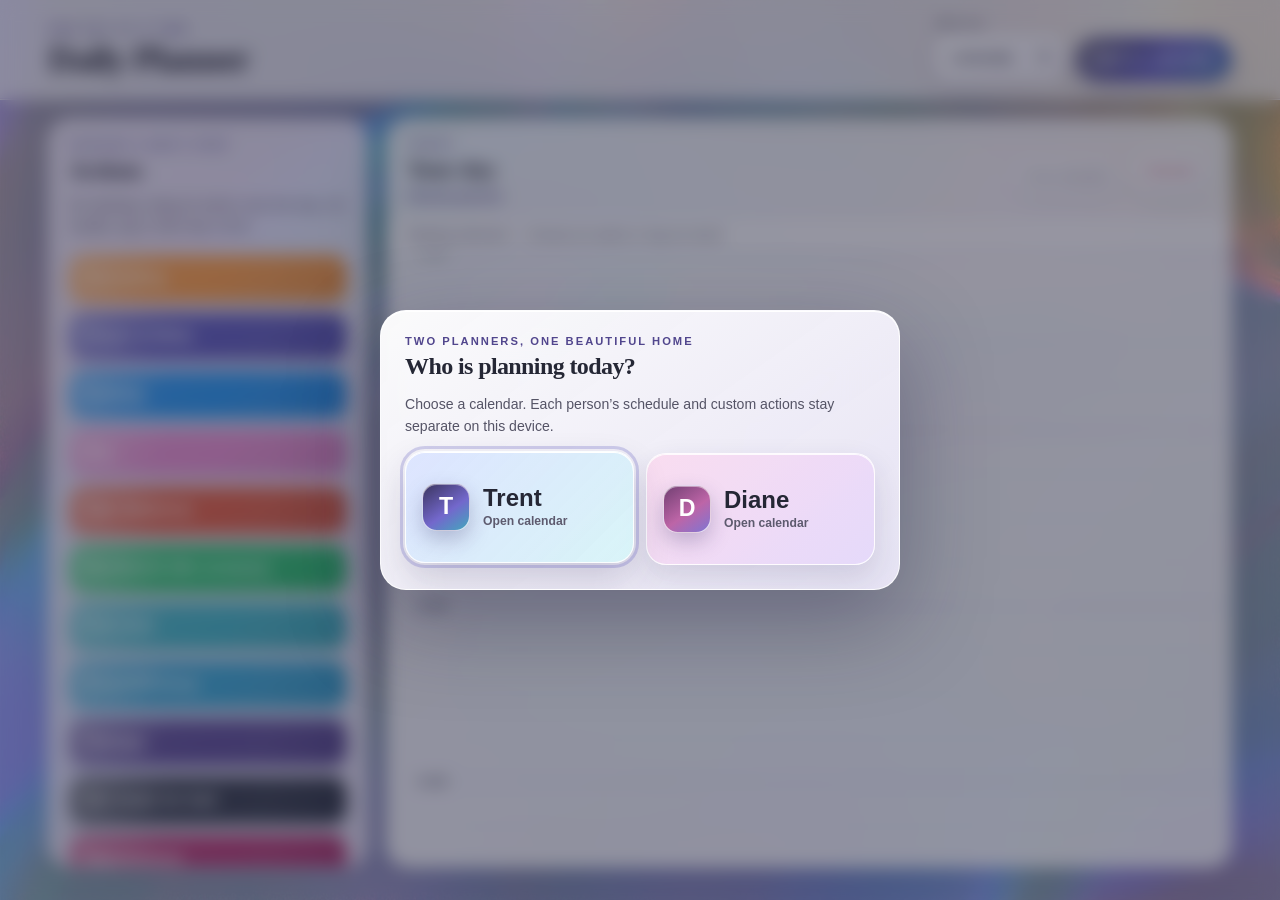
==== commit a50d4d62: "Fix mobile action bank scrolling" ====
--- a/index.html
+++ b/index.html
@@ -10,7 +10,7 @@
     <meta name="description" content="A calm, flexible daily planner with 15-minute scheduling.">
     <link rel="manifest" href="./manifest.json">
     <link rel="apple-touch-icon" href="./icons/icon-192.png">
-    <link rel="stylesheet" href="./styles.css?v=8">
+    <link rel="stylesheet" href="./styles.css?v=9">
     <title>Daily Planner</title>
   </head>
   <body>
@@ -41,11 +41,8 @@
               </div>
               <button class="icon-button mobile-only" id="close-palette" type="button" aria-label="Close actions">×</button>
             </div>
-            <p class="helper">Drag an action onto the day, or tap it and then tap a time.</p>
+            <p class="helper">On desktop, drag an action onto the day. On mobile, tap it, then tap a time.</p>
             <div class="palette" id="palette"></div>
-          </div>
-          <div class="visible-scrollbar palette-scrollbar" id="palette-scrollbar" role="scrollbar" aria-label="Scroll actions" aria-controls="palette-content" aria-orientation="vertical" aria-valuemin="0" aria-valuemax="100" aria-valuenow="0" tabindex="0">
-            <div class="visible-scrollbar-thumb"></div>
           </div>
         </aside>
 
@@ -168,6 +165,6 @@
       <button id="undo-button" type="button">Undo</button>
     </div>
     <div class="live-region sr-only" id="live-region" aria-live="assertive"></div>
-    <script type="module" src="./js/app.js?v=11"></script>
+    <script type="module" src="./js/app.js?v=12"></script>
   </body>
 </html>
--- a/styles.css
+++ b/styles.css
@@ -38,8 +38,8 @@
   -webkit-tap-highlight-color: transparent;
 }
 
-input { font: inherit; }
-button { font-family: var(--display-font); touch-action: manipulation; }
+button, input { font: inherit; }
+button { touch-action: manipulation; }
 
 .skip-link {
   position: fixed;
@@ -92,8 +92,7 @@
   padding: 10px 15px;
   background: linear-gradient(145deg, rgba(255,255,255,.96), rgba(241,239,251,.74));
   color: var(--ink);
-  font-family: var(--display-font);
-  font-weight: 600;
+  font-weight: 800;
   letter-spacing: .015em;
   box-shadow: 0 8px 22px rgba(35,33,67,.12), inset 0 1px white, inset 0 -1px rgba(81,70,141,.10);
   backdrop-filter: blur(14px) saturate(120%);
@@ -123,13 +122,13 @@
 }
 
 .palette-panel, .schedule-panel { min-height: 0; border: 1px solid rgba(255,255,255,.90); border-radius: var(--radius); box-shadow: 0 24px 70px rgba(32,31,61,.16), inset 0 1px rgba(255,255,255,.76), inset 0 -1px rgba(77,64,139,.08); backdrop-filter: blur(26px) saturate(114%); }
-.palette-panel { position: relative; overflow: hidden; display: grid; grid-template-columns: minmax(0, 1fr) 20px; padding: 0; background: var(--palette-bg); }
-.palette-content { min-height: 0; overflow-y: scroll; padding: 20px; scrollbar-width: none; overscroll-behavior: contain; }
+.palette-panel { position: relative; overflow: hidden; display: block; padding: 0; background: var(--palette-bg); }
+.palette-content { height: 100%; min-height: 0; overflow-y: auto; padding: 20px; scrollbar-width: none; overscroll-behavior-y: contain; -webkit-overflow-scrolling: touch; touch-action: pan-y; }
 .palette-content::-webkit-scrollbar { width: 0; }
 .schedule-panel { overflow: hidden; display: flex; flex-direction: column; background: var(--surface); }
 .panel-heading, .schedule-toolbar { display: flex; align-items: center; justify-content: space-between; gap: 14px; }
 .schedule-toolbar { padding: 19px 20px 13px; border-bottom: 1px solid rgba(128,116,177,.17); }
-.profile-switch { display: inline-flex; margin-top: 7px; border: 0; padding: 0; background: transparent; color: #51468d; font-size: .78rem; font-weight: 600; text-decoration: underline; text-decoration-color: rgba(81,70,141,.34); text-underline-offset: 3px; cursor: pointer; }
+.profile-switch { display: inline-flex; margin-top: 7px; border: 0; padding: 0; background: transparent; color: #51468d; font-size: .82rem; font-weight: 800; text-decoration: underline; text-decoration-color: rgba(81,70,141,.34); text-underline-offset: 3px; cursor: pointer; }
 .profile-switch:hover, .profile-switch:focus-visible { color: var(--primary-dark); outline: 3px solid rgba(91,87,189,.22); outline-offset: 3px; border-radius: 5px; }
 .helper { color: #555466; font-size: .88rem; line-height: 1.5; margin: 13px 0 17px; }
 .palette { display: grid; gap: 10px; }
@@ -203,36 +202,6 @@
 .slot.hour { border-top: 1px solid var(--line-strong); }
 .slot.drop-target { background: rgba(91,87,189,.09); box-shadow: inset 3px 0 var(--primary); }
 
-.visible-scrollbar {
-  position: relative;
-  min-height: 80px;
-  margin: 8px 4px 8px 2px;
-  border: 1px solid rgba(91,87,189,.18);
-  border-radius: 999px;
-  background: rgba(255,255,255,.62);
-  box-shadow: inset 0 1px 4px rgba(65,61,113,.10), 0 3px 12px rgba(73,68,130,.09);
-  cursor: pointer;
-  touch-action: none;
-}
-.visible-scrollbar:focus-visible { outline: 3px solid rgba(91,87,189,.30); outline-offset: 2px; }
-.visible-scrollbar-thumb {
-  position: absolute;
-  top: 0;
-  left: 2px;
-  right: 2px;
-  min-height: 48px;
-  border: 2px solid rgba(255,255,255,.72);
-  border-radius: 999px;
-  background: linear-gradient(180deg, #35304f 0%, #766bd1 47%, #41a5bc 100%);
-  box-shadow: 0 6px 15px rgba(48,42,102,.34), inset 0 1px rgba(255,255,255,.48);
-  cursor: grab;
-  transform: translateY(0);
-}
-.visible-scrollbar-thumb:active { cursor: grabbing; }
-.visible-scrollbar.inactive { opacity: .38; cursor: default; }
-.visible-scrollbar.inactive .visible-scrollbar-thumb { box-shadow: none; }
-.palette-scrollbar { display: block; }
-
 .scheduled-event {
   position: absolute;
   z-index: 10;
@@ -258,7 +227,7 @@
 .scheduled-event:focus-visible, .scheduled-event.selected { outline: 4px solid rgba(37,39,53,.24); outline-offset: 2px; z-index: 16; }
 .scheduled-event.drag-source { opacity: .38; }
 .scheduled-event.resizing { cursor: ns-resize; z-index: 18; }
-.event-title { overflow: hidden; font-family: var(--display-font); font-size: .88rem; font-weight: 600; line-height: 1.08; text-overflow: ellipsis; white-space: nowrap; }
+.event-title { overflow: hidden; font-size: .88rem; font-weight: 850; line-height: 1.08; text-overflow: ellipsis; white-space: nowrap; }
 .event-time { overflow: hidden; font-size: .68rem; font-weight: 750; line-height: 1.08; opacity: .94; text-overflow: ellipsis; white-space: nowrap; }
 .resize-handle {
   position: absolute;
@@ -319,12 +288,12 @@
 .profile-dialog-content { display: grid; gap: 16px; padding: 24px; }
 .profile-dialog-content > .helper { margin: 0; }
 .profile-choices { display: grid; grid-template-columns: repeat(2, minmax(0, 1fr)); gap: 12px; }
-.profile-choice { min-height: 112px; display: flex; align-items: center; gap: 13px; overflow: hidden; border: 1px solid rgba(255,255,255,.88); border-radius: 20px; padding: 16px; color: var(--ink); font-family: var(--display-font); text-decoration: none; box-shadow: 0 13px 30px rgba(42,37,84,.14), inset 0 1px rgba(255,255,255,.86); transition: transform .18s ease, box-shadow .18s ease; }
+.profile-choice { min-height: 112px; display: flex; align-items: center; gap: 13px; overflow: hidden; border: 1px solid rgba(255,255,255,.88); border-radius: 20px; padding: 16px; color: var(--ink); font-family: var(--body-font); text-decoration: none; box-shadow: 0 13px 30px rgba(42,37,84,.14), inset 0 1px rgba(255,255,255,.86); transition: transform .18s ease, box-shadow .18s ease; }
 .profile-choice-trent { background: linear-gradient(135deg, rgba(218,226,255,.91), rgba(212,246,248,.83)); }
 .profile-choice-diane { background: linear-gradient(135deg, rgba(251,218,239,.88), rgba(229,216,252,.88)); }
 .profile-choice:hover, .profile-choice:focus-visible { transform: translateY(-2px); outline: 3px solid rgba(91,87,189,.25); outline-offset: 2px; box-shadow: 0 17px 36px rgba(42,37,84,.19), inset 0 1px white; }
 .profile-choice > span:last-child { min-width: 0; display: grid; gap: 4px; }
-.profile-choice strong { font-size: 1.5rem; font-weight: 600; line-height: 1; }
+.profile-choice strong { font-size: 1.5rem; font-weight: 800; line-height: 1; }
 .profile-choice small { color: #5d5a6e; font-size: .76rem; font-weight: 600; }
 .profile-initial { width: 48px; height: 48px; flex: 0 0 48px; display: grid; place-items: center; border: 1px solid rgba(255,255,255,.72); border-radius: 15px; background: linear-gradient(145deg, #3a345d, #7368cc 58%, #42a7bd); color: white; font-size: 1.45rem; font-weight: 600; box-shadow: 0 9px 20px rgba(47,40,101,.25), inset 0 1px rgba(255,255,255,.46); }
 .profile-choice-diane .profile-initial { background: linear-gradient(145deg, #713f72, #bd65a7 56%, #7f75d3); }
@@ -367,13 +336,13 @@
   .schedule-actions { flex-wrap: wrap; justify-content: flex-end; }
   .selection-hint { padding-inline: 16px; }
   .mobile-only { display: inline-flex; align-items: center; justify-content: center; }
-  .palette-panel { display: none; position: fixed; inset: 0; z-index: 70; grid-template-columns: minmax(0, 1fr) 22px; border: 0; border-radius: 0; padding: 0; background: rgba(248,243,255,.72); backdrop-filter: blur(28px) saturate(106%); }
-  .palette-panel.open { display: grid; }
-  .palette-content { padding: max(20px, env(safe-area-inset-top)) 12px calc(22px + env(safe-area-inset-bottom)) 18px; }
-  .palette-scrollbar { z-index: 72; margin: max(10px, env(safe-area-inset-top)) 3px calc(10px + env(safe-area-inset-bottom)) 1px; }
+  .palette-panel { display: none; position: fixed; inset: 0; z-index: 70; border: 0; border-radius: 0; padding: 0; background: rgba(248,243,255,.72); backdrop-filter: blur(28px) saturate(106%); }
+  .palette-panel.open { display: block; }
+  .palette-content { padding: max(20px, env(safe-area-inset-top)) 18px calc(22px + env(safe-area-inset-bottom)); }
+  .palette { padding-right: clamp(56px, 18vw, 82px); }
   .timeline { min-width: 0; }
   .helper { max-width: 30rem; }
-  .action-card { touch-action: none; }
+  .action-card { touch-action: pan-y; }
   .scheduled-event { left: calc(var(--time-width) + 4px); right: clamp(64px, 19vw, 88px); gap: 0; padding: 5px 9px 13px 9px; }
   .event-title { font-size: .82rem; line-height: 1.05; }
   .event-time { font-size: .64rem; line-height: 1.05; }
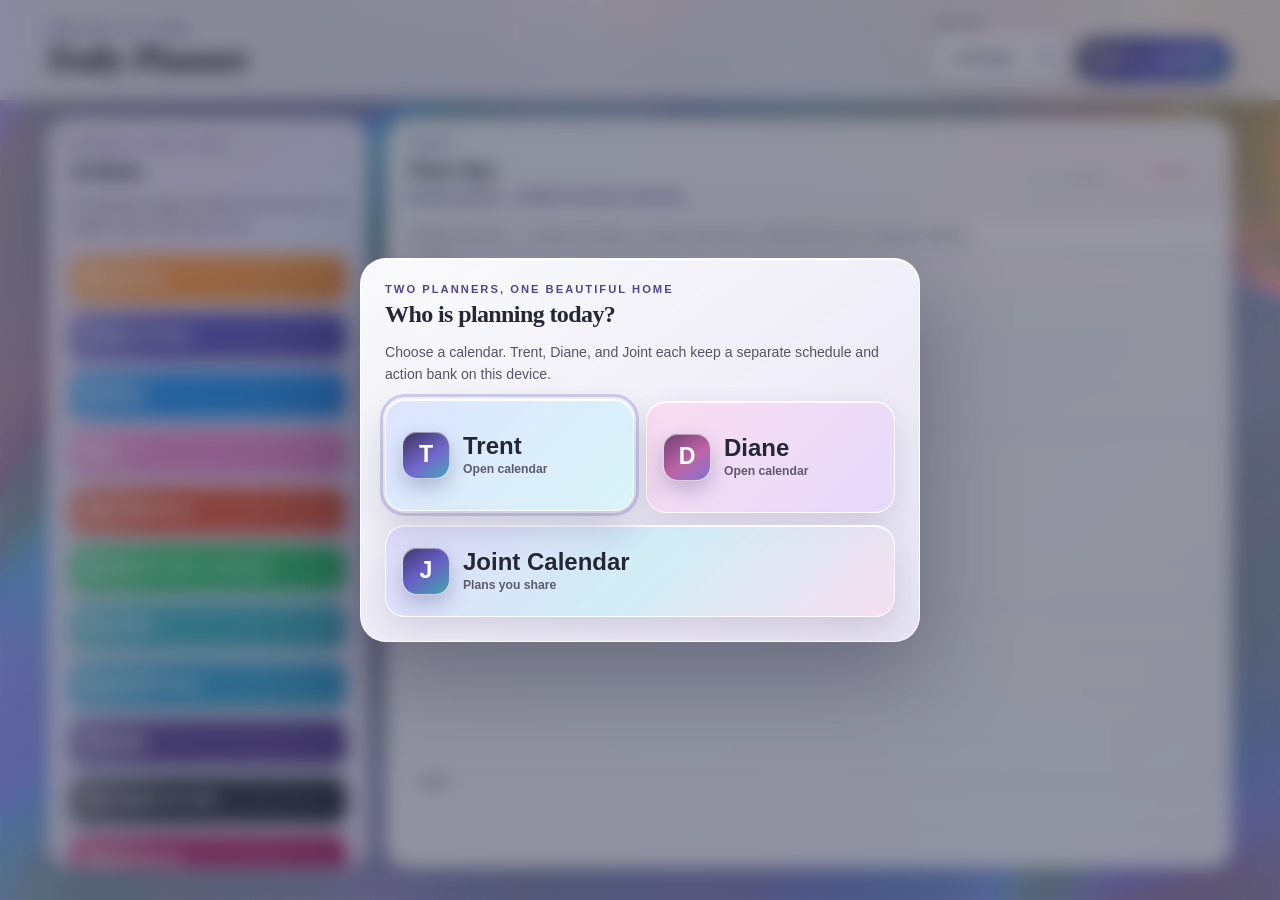
==== commit 78334fd8: "Add Joint Calendar and five-minute reminders" ====
--- a/index.html
+++ b/index.html
@@ -10,7 +10,7 @@
     <meta name="description" content="A calm, flexible daily planner with 15-minute scheduling.">
     <link rel="manifest" href="./manifest.json">
     <link rel="apple-touch-icon" href="./icons/icon-192.png">
-    <link rel="stylesheet" href="./styles.css?v=9">
+    <link rel="stylesheet" href="./styles.css?v=10">
     <title>Daily Planner</title>
   </head>
   <body>
@@ -52,6 +52,7 @@
               <p class="eyebrow" id="friendly-date">Today</p>
               <h2 id="schedule-title">Your day</h2>
               <button class="profile-switch" id="profile-switch" type="button">Choose person</button>
+              <button class="profile-switch reminder-toggle" id="reminder-toggle" type="button" aria-pressed="false">Enable 5-minute reminders</button>
             </div>
             <div class="schedule-actions">
               <button class="button mobile-only" id="open-palette" type="button">＋ Add action</button>
@@ -78,7 +79,7 @@
           </div>
           <button class="icon-button" id="close-profile-dialog" type="button" aria-label="Close person chooser" hidden>×</button>
         </div>
-        <p class="helper">Choose a calendar. Each person’s schedule and custom actions stay separate on this device.</p>
+        <p class="helper">Choose a calendar. Trent, Diane, and Joint each keep a separate schedule and action bank on this device.</p>
         <div class="profile-choices">
           <a class="profile-choice profile-choice-trent" href="./?profile=trent">
             <span class="profile-initial" aria-hidden="true">T</span>
@@ -88,7 +89,30 @@
             <span class="profile-initial" aria-hidden="true">D</span>
             <span><strong>Diane</strong><small>Open calendar</small></span>
           </a>
+          <a class="profile-choice profile-choice-joint" href="./?profile=joint">
+            <span class="profile-initial" aria-hidden="true">J</span>
+            <span><strong>Joint Calendar</strong><small>Plans you share</small></span>
+          </a>
         </div>
+      </div>
+    </dialog>
+
+    <dialog class="event-action-dialog" id="event-action-dialog" aria-labelledby="event-action-title">
+      <div class="event-action-content">
+        <div class="dialog-heading">
+          <div>
+            <p class="eyebrow">Scheduled action</p>
+            <h2 id="event-action-title">Calendar options</h2>
+          </div>
+          <button class="icon-button" id="close-event-actions" type="button" aria-label="Close scheduled action options">×</button>
+        </div>
+        <p class="helper" id="event-action-summary"></p>
+        <div class="event-action-list">
+          <button class="button button-primary" id="copy-to-joint" type="button">Copy to Joint Calendar</button>
+          <button class="button" id="move-to-other-person" type="button">Move to Diane Calendar</button>
+          <button class="button" id="cancel-event-actions" type="button">Cancel</button>
+        </div>
+        <p class="event-action-note" id="event-action-note" role="status" aria-live="polite"></p>
       </div>
     </dialog>
 
@@ -146,7 +170,7 @@
             <p class="calendar-kicker">Other calendar apps</p>
             <h3 id="other-calendar-title">Use your phone’s share menu</h3>
           </div>
-          <p class="helper">If your phone supports calendar-file sharing, choose your calendar app from the share sheet. Download remains available as a backup.</p>
+          <p class="helper">If your phone supports calendar-file sharing, choose your calendar app from the share sheet. The file includes a reminder five minutes before every action. Download remains available as a backup.</p>
           <div class="calendar-fallback-actions">
             <button class="button button-primary" id="share-calendar-button" type="button">Share calendar file</button>
             <button class="button" id="download-calendar-button" type="button">Download .ics</button>
@@ -165,6 +189,6 @@
       <button id="undo-button" type="button">Undo</button>
     </div>
     <div class="live-region sr-only" id="live-region" aria-live="assertive"></div>
-    <script type="module" src="./js/app.js?v=12"></script>
+    <script type="module" src="./js/app.js?v=13"></script>
   </body>
 </html>
--- a/styles.css
+++ b/styles.css
@@ -130,6 +130,8 @@
 .schedule-toolbar { padding: 19px 20px 13px; border-bottom: 1px solid rgba(128,116,177,.17); }
 .profile-switch { display: inline-flex; margin-top: 7px; border: 0; padding: 0; background: transparent; color: #51468d; font-size: .82rem; font-weight: 800; text-decoration: underline; text-decoration-color: rgba(81,70,141,.34); text-underline-offset: 3px; cursor: pointer; }
 .profile-switch:hover, .profile-switch:focus-visible { color: var(--primary-dark); outline: 3px solid rgba(91,87,189,.22); outline-offset: 3px; border-radius: 5px; }
+.reminder-toggle { margin-left: 10px; text-decoration-style: dotted; }
+.reminder-toggle[aria-pressed="true"] { color: #226247; text-decoration-color: rgba(34,98,71,.42); }
 .helper { color: #555466; font-size: .88rem; line-height: 1.5; margin: 13px 0 17px; }
 .palette { display: grid; gap: 10px; }
 
@@ -260,7 +262,7 @@
 }
 body.is-dragging { overscroll-behavior: none; }
 
-.custom-action-dialog, .calendar-dialog, .profile-dialog {
+.custom-action-dialog, .calendar-dialog, .profile-dialog, .event-action-dialog {
   width: min(430px, calc(100vw - 28px));
   max-width: none;
   margin: auto;
@@ -272,7 +274,7 @@
   box-shadow: 0 32px 90px rgba(30,27,61,.34), inset 0 1px white;
   backdrop-filter: blur(26px) saturate(120%);
 }
-.custom-action-dialog::backdrop, .calendar-dialog::backdrop, .profile-dialog::backdrop { background: rgba(32,31,55,.46); backdrop-filter: blur(9px); }
+.custom-action-dialog::backdrop, .calendar-dialog::backdrop, .profile-dialog::backdrop, .event-action-dialog::backdrop { background: rgba(32,31,55,.46); backdrop-filter: blur(9px); }
 .custom-action-form { display: grid; gap: 16px; padding: 22px; }
 .dialog-heading { display: flex; align-items: center; justify-content: space-between; gap: 16px; }
 .field-label { display: grid; gap: 7px; color: #504c62; font-size: .78rem; font-weight: 800; letter-spacing: .035em; }
@@ -284,19 +286,28 @@
 .delete-custom-action { margin-right: auto; }
 .delete-custom-action[hidden] { display: none; }
 
-.profile-dialog { width: min(520px, calc(100vw - 28px)); }
+.profile-dialog { width: min(560px, calc(100vw - 28px)); }
 .profile-dialog-content { display: grid; gap: 16px; padding: 24px; }
 .profile-dialog-content > .helper { margin: 0; }
 .profile-choices { display: grid; grid-template-columns: repeat(2, minmax(0, 1fr)); gap: 12px; }
 .profile-choice { min-height: 112px; display: flex; align-items: center; gap: 13px; overflow: hidden; border: 1px solid rgba(255,255,255,.88); border-radius: 20px; padding: 16px; color: var(--ink); font-family: var(--body-font); text-decoration: none; box-shadow: 0 13px 30px rgba(42,37,84,.14), inset 0 1px rgba(255,255,255,.86); transition: transform .18s ease, box-shadow .18s ease; }
 .profile-choice-trent { background: linear-gradient(135deg, rgba(218,226,255,.91), rgba(212,246,248,.83)); }
 .profile-choice-diane { background: linear-gradient(135deg, rgba(251,218,239,.88), rgba(229,216,252,.88)); }
+.profile-choice-joint { grid-column: 1 / -1; min-height: 92px; background: linear-gradient(135deg, rgba(225,218,252,.90), rgba(204,237,246,.84), rgba(249,222,239,.80)); }
 .profile-choice:hover, .profile-choice:focus-visible { transform: translateY(-2px); outline: 3px solid rgba(91,87,189,.25); outline-offset: 2px; box-shadow: 0 17px 36px rgba(42,37,84,.19), inset 0 1px white; }
 .profile-choice > span:last-child { min-width: 0; display: grid; gap: 4px; }
 .profile-choice strong { font-size: 1.5rem; font-weight: 800; line-height: 1; }
 .profile-choice small { color: #5d5a6e; font-size: .76rem; font-weight: 600; }
 .profile-initial { width: 48px; height: 48px; flex: 0 0 48px; display: grid; place-items: center; border: 1px solid rgba(255,255,255,.72); border-radius: 15px; background: linear-gradient(145deg, #3a345d, #7368cc 58%, #42a7bd); color: white; font-size: 1.45rem; font-weight: 600; box-shadow: 0 9px 20px rgba(47,40,101,.25), inset 0 1px rgba(255,255,255,.46); }
 .profile-choice-diane .profile-initial { background: linear-gradient(145deg, #713f72, #bd65a7 56%, #7f75d3); }
+.profile-choice-joint .profile-initial { background: linear-gradient(145deg, #44396d, #675ec6 48%, #43a5ae); }
+
+.event-action-dialog { width: min(430px, calc(100vw - 28px)); }
+.event-action-content { display: grid; gap: 14px; padding: 22px; }
+.event-action-content > .helper { margin: 0; }
+.event-action-list { display: grid; gap: 10px; }
+.event-action-list .button { width: 100%; justify-content: center; }
+.event-action-note { min-height: 1.25em; color: var(--danger); font-size: .78rem; font-weight: 750; line-height: 1.4; }
 
 .calendar-dialog { width: min(580px, calc(100vw - 28px)); max-height: calc(100dvh - 28px); overflow: hidden; }
 .calendar-dialog-content { display: grid; gap: 16px; max-height: calc(100dvh - 28px); overflow-y: auto; padding: 22px; overscroll-behavior: contain; }
@@ -346,9 +357,10 @@
   .scheduled-event { left: calc(var(--time-width) + 4px); right: clamp(64px, 19vw, 88px); gap: 0; padding: 5px 9px 13px 9px; }
   .event-title { font-size: .82rem; line-height: 1.05; }
   .event-time { font-size: .64rem; line-height: 1.05; }
-  .custom-action-dialog, .calendar-dialog, .profile-dialog { margin: auto; }
+  .custom-action-dialog, .calendar-dialog, .profile-dialog, .event-action-dialog { margin: auto; }
   .custom-action-form { padding: 20px; }
   .profile-dialog-content { padding: 20px; }
+  .event-action-content { padding: 20px; }
   .calendar-dialog-content { padding: 17px; }
   .calendar-option { padding: 14px; }
   .google-event-list { max-height: 34dvh; }
@@ -358,7 +370,7 @@
 
 @media (max-width: 480px) {
   .profile-choices { grid-template-columns: 1fr; }
-  .profile-choice { min-height: 88px; }
+  .profile-choice, .profile-choice-joint { min-height: 88px; grid-column: auto; }
 }
 
 @media (max-width: 390px) {
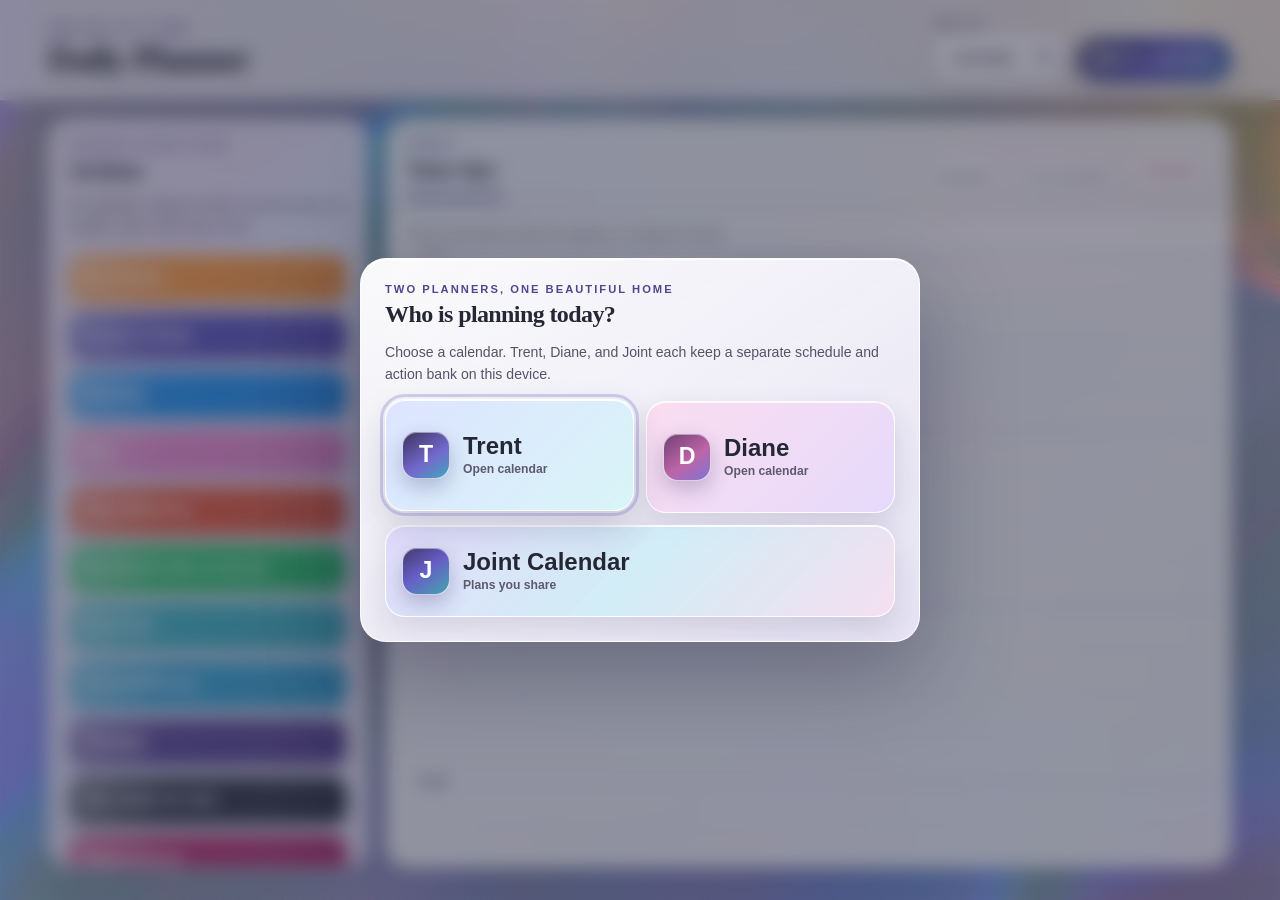
==== commit fc1b6318: "Separate touch scrolling from event movement" ====
--- a/index.html
+++ b/index.html
@@ -10,7 +10,7 @@
     <meta name="description" content="A calm, flexible daily planner with 15-minute scheduling.">
     <link rel="manifest" href="./manifest.json">
     <link rel="apple-touch-icon" href="./icons/icon-192.png">
-    <link rel="stylesheet" href="./styles.css?v=10">
+    <link rel="stylesheet" href="./styles.css?v=11">
     <title>Daily Planner</title>
   </head>
   <body>
@@ -52,10 +52,10 @@
               <p class="eyebrow" id="friendly-date">Today</p>
               <h2 id="schedule-title">Your day</h2>
               <button class="profile-switch" id="profile-switch" type="button">Choose person</button>
-              <button class="profile-switch reminder-toggle" id="reminder-toggle" type="button" aria-pressed="false">Enable 5-minute reminders</button>
             </div>
             <div class="schedule-actions">
               <button class="button mobile-only" id="open-palette" type="button">＋ Add action</button>
+              <button class="button button-small reminder-toggle" id="reminder-toggle" type="button" aria-pressed="false" aria-label="Enable five-minute reminders">Reminders</button>
               <button class="button button-small" id="clear-calendar-button" type="button" disabled>Clear calendar</button>
               <button class="button button-danger" id="trash-button" type="button" aria-label="Delete selected event" disabled>Delete</button>
             </div>
@@ -189,6 +189,6 @@
       <button id="undo-button" type="button">Undo</button>
     </div>
     <div class="live-region sr-only" id="live-region" aria-live="assertive"></div>
-    <script type="module" src="./js/app.js?v=13"></script>
+    <script type="module" src="./js/app.js?v=14"></script>
   </body>
 </html>
--- a/styles.css
+++ b/styles.css
@@ -130,8 +130,8 @@
 .schedule-toolbar { padding: 19px 20px 13px; border-bottom: 1px solid rgba(128,116,177,.17); }
 .profile-switch { display: inline-flex; margin-top: 7px; border: 0; padding: 0; background: transparent; color: #51468d; font-size: .82rem; font-weight: 800; text-decoration: underline; text-decoration-color: rgba(81,70,141,.34); text-underline-offset: 3px; cursor: pointer; }
 .profile-switch:hover, .profile-switch:focus-visible { color: var(--primary-dark); outline: 3px solid rgba(91,87,189,.22); outline-offset: 3px; border-radius: 5px; }
-.reminder-toggle { margin-left: 10px; text-decoration-style: dotted; }
-.reminder-toggle[aria-pressed="true"] { color: #226247; text-decoration-color: rgba(34,98,71,.42); }
+.reminder-toggle { min-height: 32px; padding: 6px 10px; color: #5b5869; font-size: .68rem; opacity: .82; background: rgba(255,255,255,.62); box-shadow: 0 5px 14px rgba(35,33,67,.08), inset 0 1px white; }
+.reminder-toggle[aria-pressed="true"] { color: #226247; opacity: 1; background: rgba(237,250,244,.82); }
 .helper { color: #555466; font-size: .88rem; line-height: 1.5; margin: 13px 0 17px; }
 .palette { display: grid; gap: 10px; }
 
@@ -196,9 +196,9 @@
 
 .selection-hint { min-height: 36px; padding: 9px 20px; color: #555466; font-size: .84rem; background: rgba(255,255,255,.62); border-bottom: 1px solid rgba(128,116,177,.16); }
 .timeline-scroller { min-height: 0; flex: 1; display: block; background: rgba(255,255,255,.06); }
-.timeline-wrap { height: 100%; min-height: 0; overflow-x: auto; overflow-y: scroll; overscroll-behavior: contain; scroll-behavior: smooth; background: rgba(255,255,255,.18); scrollbar-width: none; -webkit-overflow-scrolling: touch; touch-action: pan-x pan-y; }
+.timeline-wrap { height: 100%; min-height: 0; overflow-x: hidden; overflow-y: scroll; overscroll-behavior: contain; scroll-behavior: smooth; background: rgba(255,255,255,.18); scrollbar-width: none; -webkit-overflow-scrolling: touch; touch-action: pan-y; }
 .timeline-wrap::-webkit-scrollbar { width: 0; height: 0; }
-.timeline { position: relative; min-width: 540px; height: calc(var(--slot-height) * 96); margin-bottom: 20px; }
+.timeline { position: relative; min-width: 0; height: calc(var(--slot-height) * 96); margin-bottom: 20px; }
 .time-label { position: absolute; left: 0; width: var(--time-width); transform: translateY(-.58em); padding-right: 10px; color: #505568; font-size: .78rem; font-weight: 650; text-align: right; font-variant-numeric: tabular-nums; }
 .slot { position: absolute; left: var(--time-width); right: 0; height: var(--slot-height); border-top: 1px dashed var(--line); background: transparent; }
 .slot.hour { border-top: 1px solid var(--line-strong); }
@@ -231,6 +231,26 @@
 .scheduled-event.resizing { cursor: ns-resize; z-index: 18; }
 .event-title { overflow: hidden; font-size: .88rem; font-weight: 850; line-height: 1.08; text-overflow: ellipsis; white-space: nowrap; }
 .event-time { overflow: hidden; font-size: .68rem; font-weight: 750; line-height: 1.08; opacity: .94; text-overflow: ellipsis; white-space: nowrap; }
+.move-handle {
+  position: absolute;
+  z-index: 4;
+  top: 5px;
+  right: 6px;
+  width: 32px;
+  height: 30px;
+  display: none;
+  place-items: center;
+  border: 1px solid rgba(255,255,255,.58);
+  border-radius: 10px;
+  background: rgba(255,255,255,.24);
+  color: currentColor;
+  font-size: 1rem;
+  font-weight: 900;
+  line-height: 1;
+  cursor: grab;
+  touch-action: none;
+}
+.move-handle:active { cursor: grabbing; background: rgba(255,255,255,.38); }
 .resize-handle {
   position: absolute;
   z-index: 3;
@@ -368,6 +388,25 @@
   .google-event-link { min-width: 72px; }
 }
 
+@media (pointer: coarse) {
+  .scheduled-event { right: clamp(54px, 14vw, 82px); padding-right: 43px; touch-action: pan-y; }
+  .move-handle { display: grid; }
+}
+
+@media (orientation: landscape) and (max-height: 600px) {
+  .topbar { min-height: 72px; padding-block: 12px; }
+  .planner-layout { grid-template-columns: minmax(180px, 220px) minmax(0, 1fr); gap: 10px; padding: 10px 14px 16px; }
+  .palette-content { padding: 13px; }
+  .palette-content .helper { margin-block: 8px 11px; font-size: .76rem; }
+  .palette { gap: 7px; padding-right: 30px; }
+  .action-card { min-height: 40px; padding: 8px 10px; border-radius: 13px; font-size: .86rem; }
+  .custom-action-item { grid-template-columns: minmax(0, 1fr) 40px; gap: 6px; }
+  .custom-edit-button { min-width: 40px; }
+  .custom-action-button { min-height: 42px; padding: 8px 10px; font-size: .82rem; }
+  .schedule-toolbar { padding: 13px 14px 9px; }
+  .selection-hint { padding: 7px 14px; font-size: .76rem; }
+}
+
 @media (max-width: 480px) {
   .profile-choices { grid-template-columns: 1fr; }
   .profile-choice, .profile-choice-joint { min-height: 88px; grid-column: auto; }
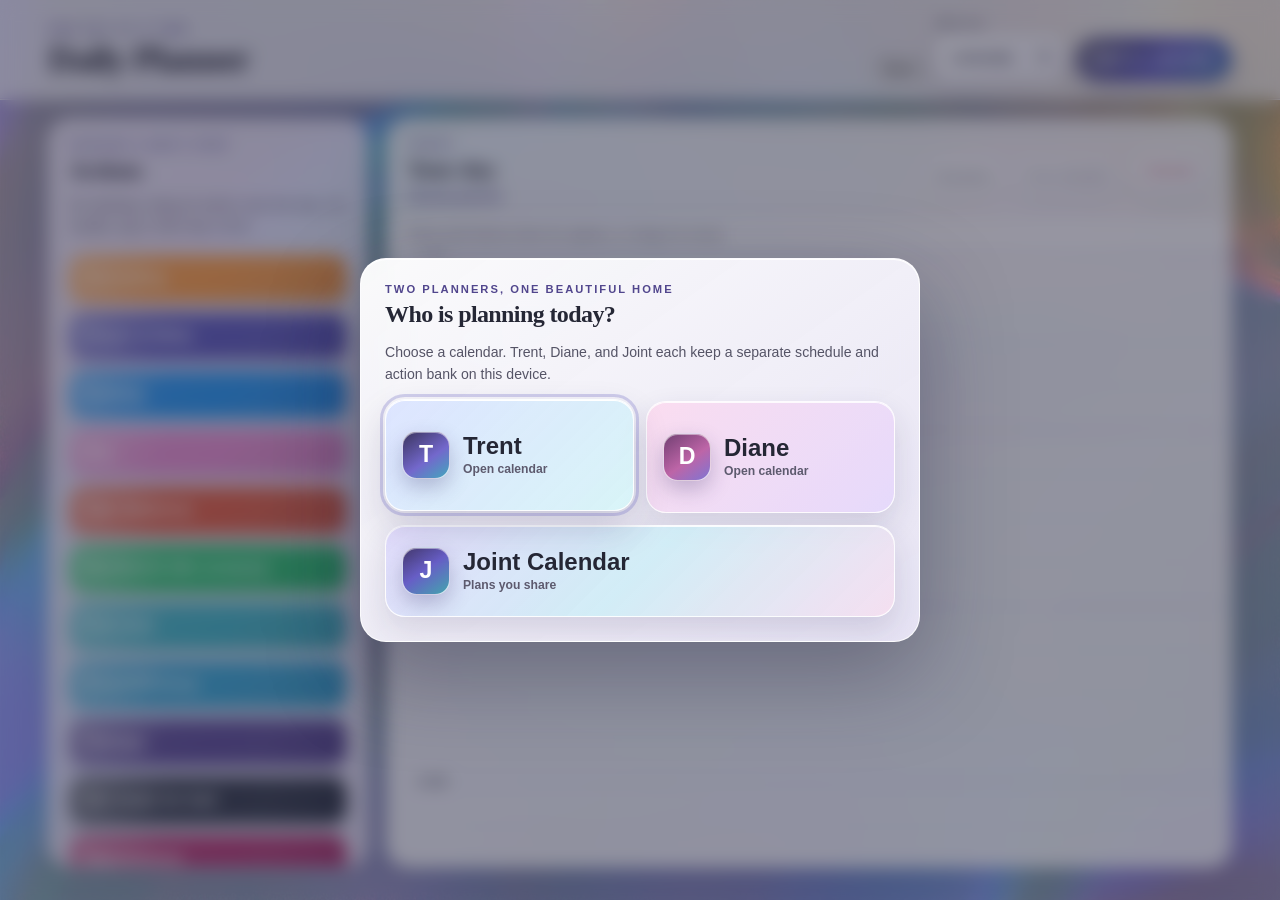
==== commit cc08b6df: "Add cloud sync: update index.html" ====
--- a/index.html
+++ b/index.html
@@ -10,7 +10,7 @@
     <meta name="description" content="A calm, flexible daily planner with 15-minute scheduling.">
     <link rel="manifest" href="./manifest.json">
     <link rel="apple-touch-icon" href="./icons/icon-192.png">
-    <link rel="stylesheet" href="./styles.css?v=11">
+    <link rel="stylesheet" href="./styles.css?v=12">
     <title>Daily Planner</title>
   </head>
   <body>
@@ -22,6 +22,10 @@
           <h1>Daily Planner</h1>
         </div>
         <div class="topbar-actions">
+          <button class="sync-pill" id="sync-button" type="button" aria-label="Open cloud sync settings">
+            <span class="sync-dot" aria-hidden="true"></span>
+            <span id="sync-button-label">Sync</span>
+          </button>
           <label class="date-control" for="planner-date">
             <span>Plan for</span>
             <input id="planner-date" name="planner-date" type="date" aria-describedby="date-help">
@@ -69,6 +73,71 @@
         </section>
       </main>
     </div>
+
+    <dialog class="sync-dialog" id="sync-dialog" aria-labelledby="sync-dialog-title">
+      <div class="sync-dialog-content">
+        <div class="dialog-heading">
+          <div>
+            <p class="eyebrow">One planner on every device</p>
+            <h2 id="sync-dialog-title">Cloud sync</h2>
+          </div>
+          <button class="icon-button" id="close-sync-dialog" type="button" aria-label="Close cloud sync">×</button>
+        </div>
+
+        <div class="sync-status-card" id="sync-status-card" role="status" aria-live="polite">
+          <span class="sync-dot" aria-hidden="true"></span>
+          <span id="sync-status-message">Checking sync…</span>
+        </div>
+
+        <section id="sync-not-configured" hidden>
+          <h3>Ready for connection</h3>
+          <p class="helper">The app update is installed. Finish the one-time Supabase connection to turn on shared syncing.</p>
+        </section>
+
+        <section id="sync-signed-out" hidden>
+          <h3>Sign in without a password</h3>
+          <p class="helper">We’ll email you a secure sign-in link. Use a separate email for each person.</p>
+          <form class="sync-form" id="sync-email-form">
+            <label class="field-label" for="sync-email">
+              <span>Email address</span>
+              <input id="sync-email" type="email" autocomplete="email" required placeholder="you@example.com">
+            </label>
+            <button class="button button-primary" type="submit">Email my sign-in link</button>
+          </form>
+        </section>
+
+        <section id="sync-needs-workspace" hidden>
+          <h3>Connect your shared planner</h3>
+          <p class="helper">The first person creates it. The second person joins with the eight-character invite code.</p>
+          <button class="button button-primary" id="create-workspace" type="button">Create our shared planner</button>
+          <div class="sync-divider"><span>or join</span></div>
+          <form class="sync-form sync-join-form" id="join-workspace-form">
+            <label class="field-label" for="workspace-code">
+              <span>Invite code</span>
+              <input id="workspace-code" type="text" inputmode="text" autocapitalize="characters" maxlength="12" required placeholder="AB12CD34">
+            </label>
+            <button class="button" type="submit">Join planner</button>
+          </form>
+        </section>
+
+        <section id="sync-connected" hidden>
+          <p class="eyebrow">Connected as <span id="sync-account-email"></span></p>
+          <h3 id="sync-workspace-name">Shared planner</h3>
+          <p class="helper">Give this invite code to the other person after they sign in on their device.</p>
+          <div class="invite-code-row">
+            <code id="sync-invite-code"></code>
+            <button class="button button-small" id="copy-invite-code" type="button">Copy code</button>
+          </div>
+          <div class="dialog-actions sync-actions">
+            <button class="button button-primary" id="sync-now" type="button">Sync now</button>
+            <button class="button" id="sync-sign-out" type="button">Sign out</button>
+          </div>
+          <p class="sync-privacy-note">Trent, Diane, and Joint stay separate inside this shared planner. Custom buttons remain in their assigned action bank.</p>
+        </section>
+
+        <p class="event-action-note" id="sync-error" role="alert" aria-live="assertive"></p>
+      </div>
+    </dialog>
 
     <dialog class="profile-dialog" id="profile-dialog" aria-labelledby="profile-dialog-title">
       <div class="profile-dialog-content">
@@ -189,6 +258,6 @@
       <button id="undo-button" type="button">Undo</button>
     </div>
     <div class="live-region sr-only" id="live-region" aria-live="assertive"></div>
-    <script type="module" src="./js/app.js?v=14"></script>
+    <script type="module" src="./js/app.js?v=15"></script>
   </body>
 </html>
